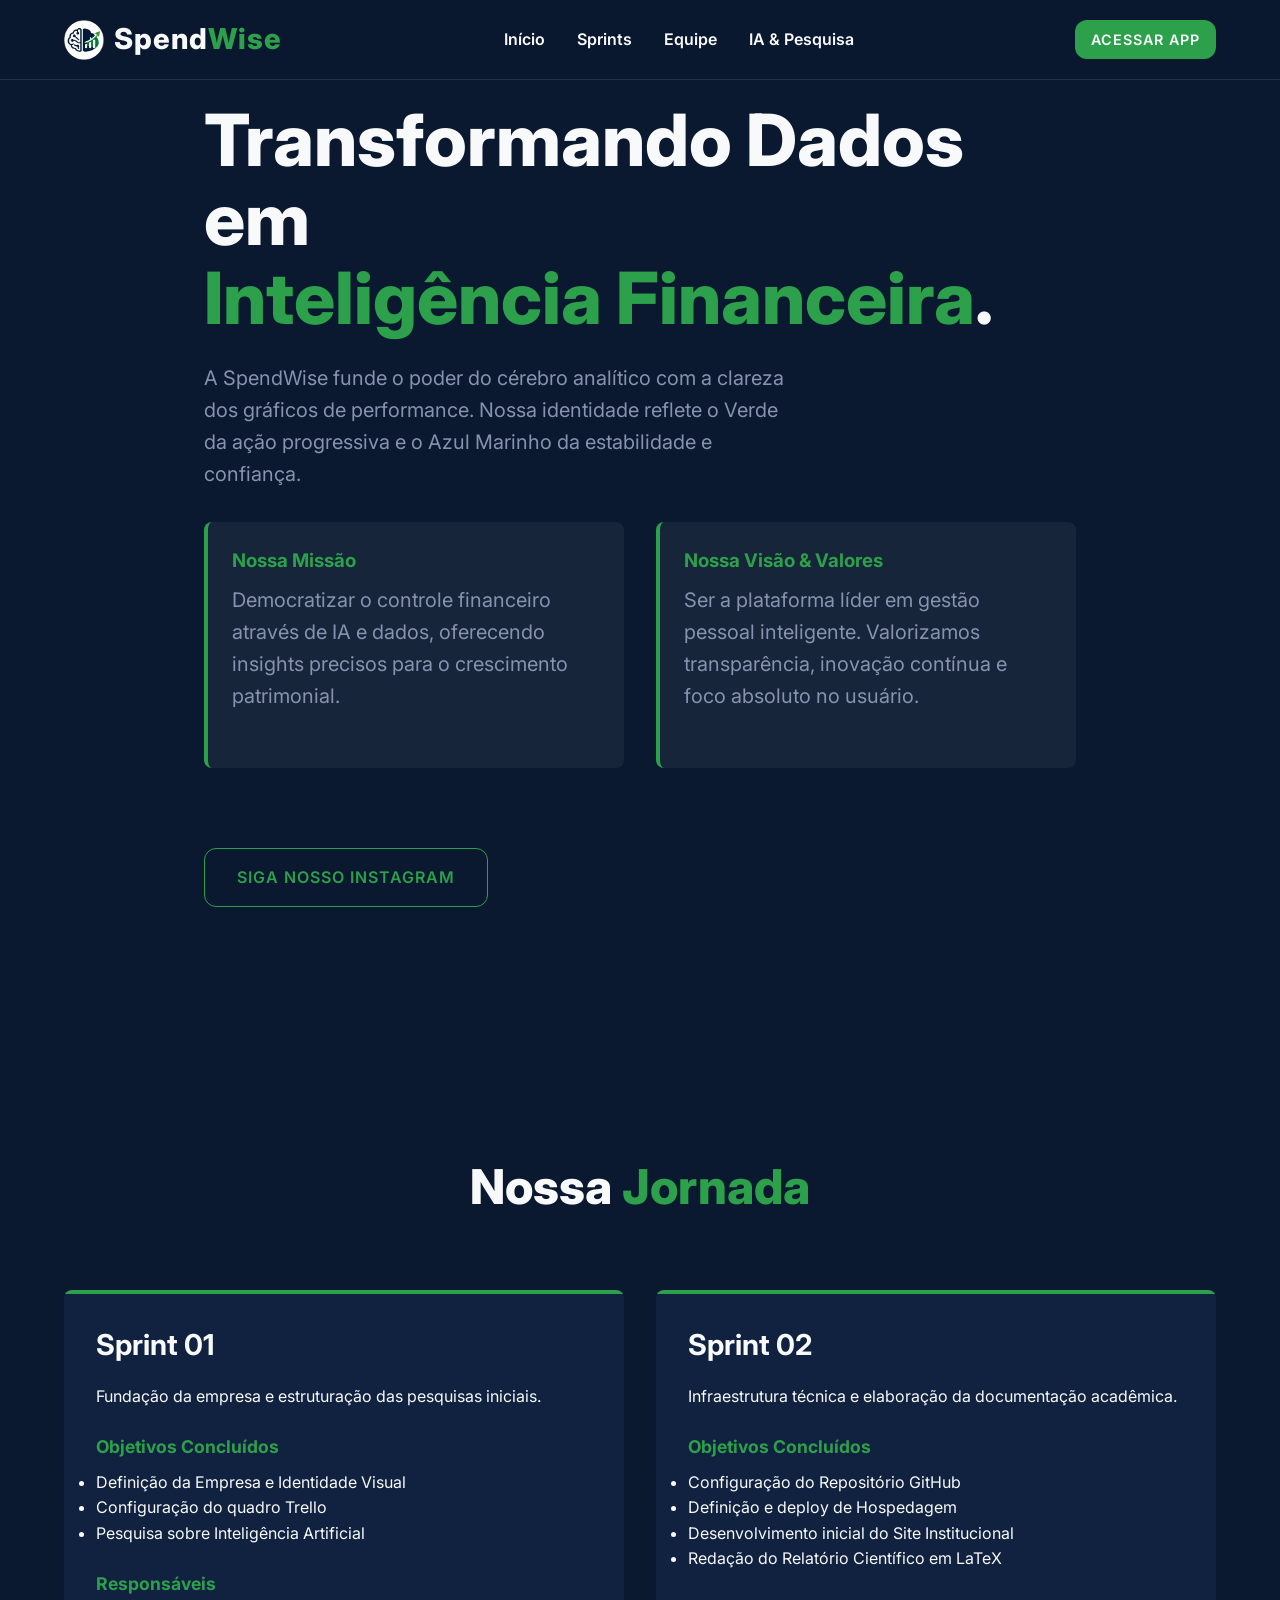
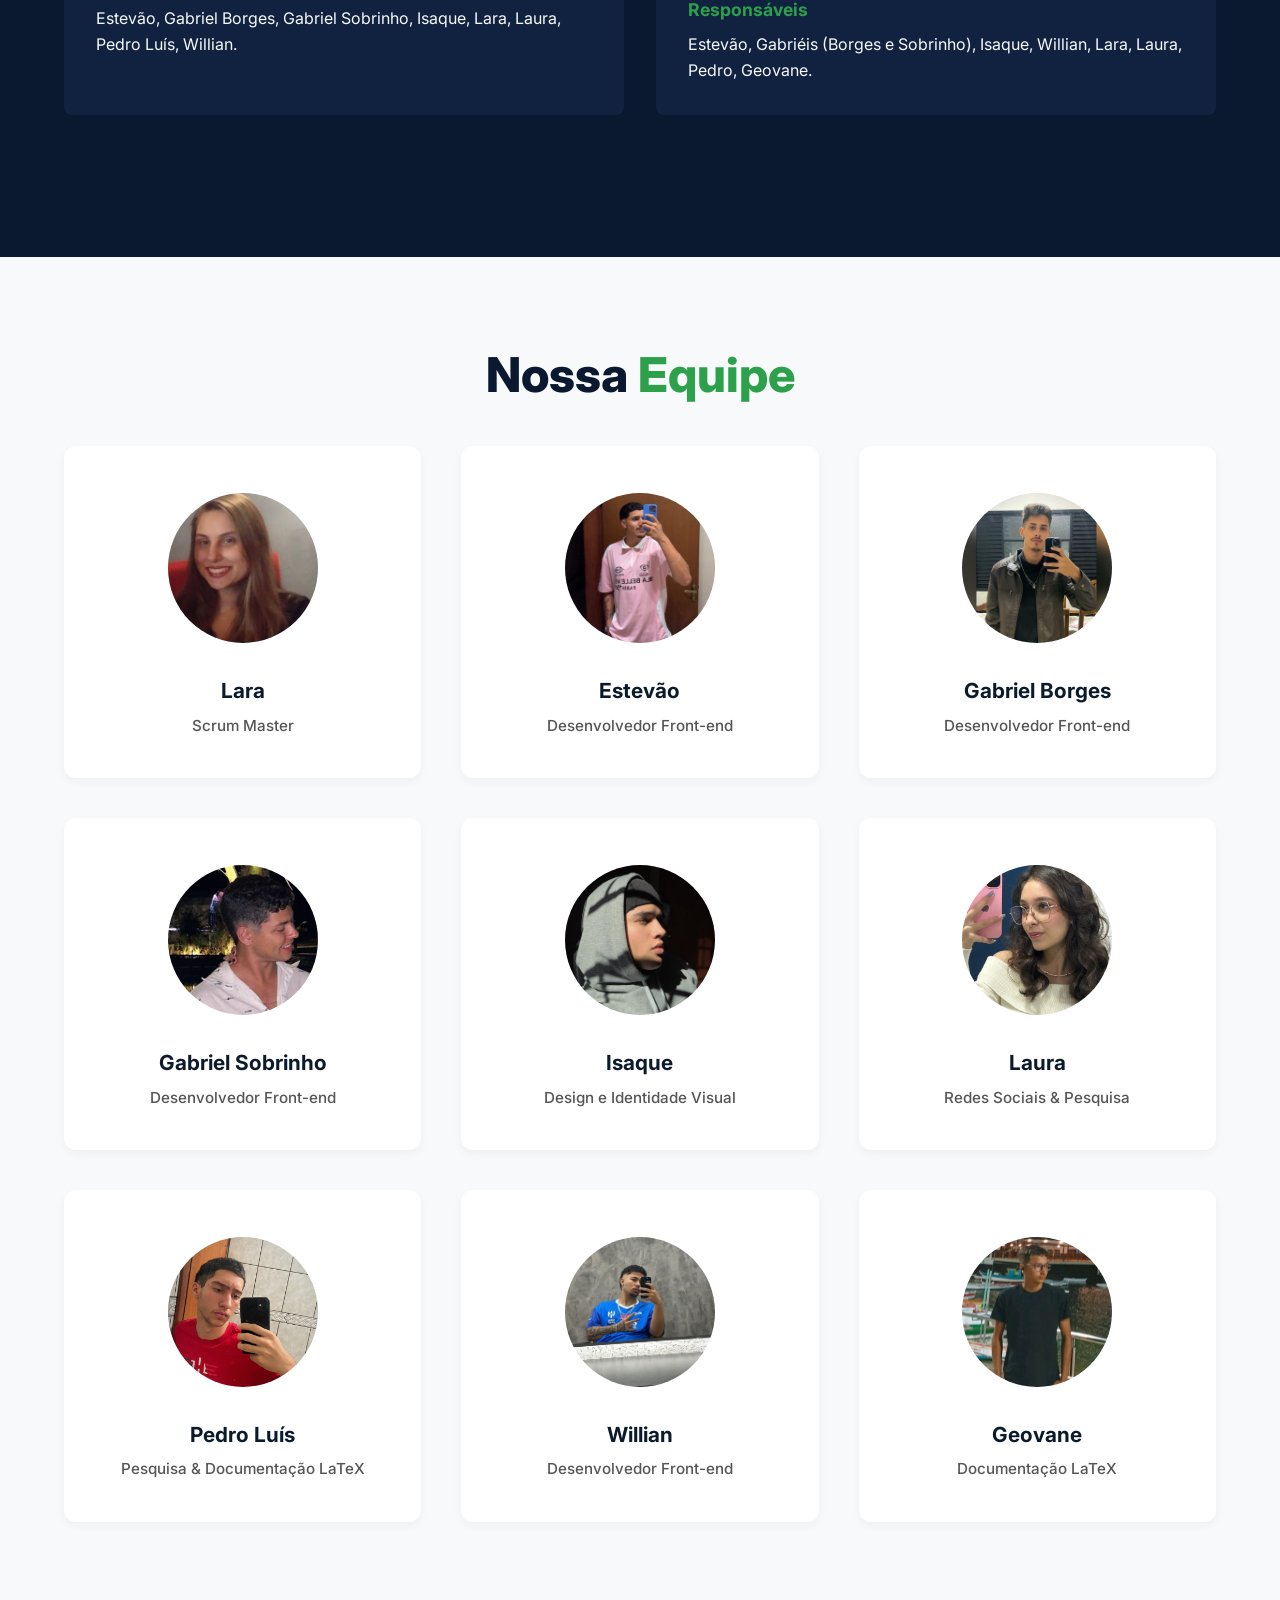
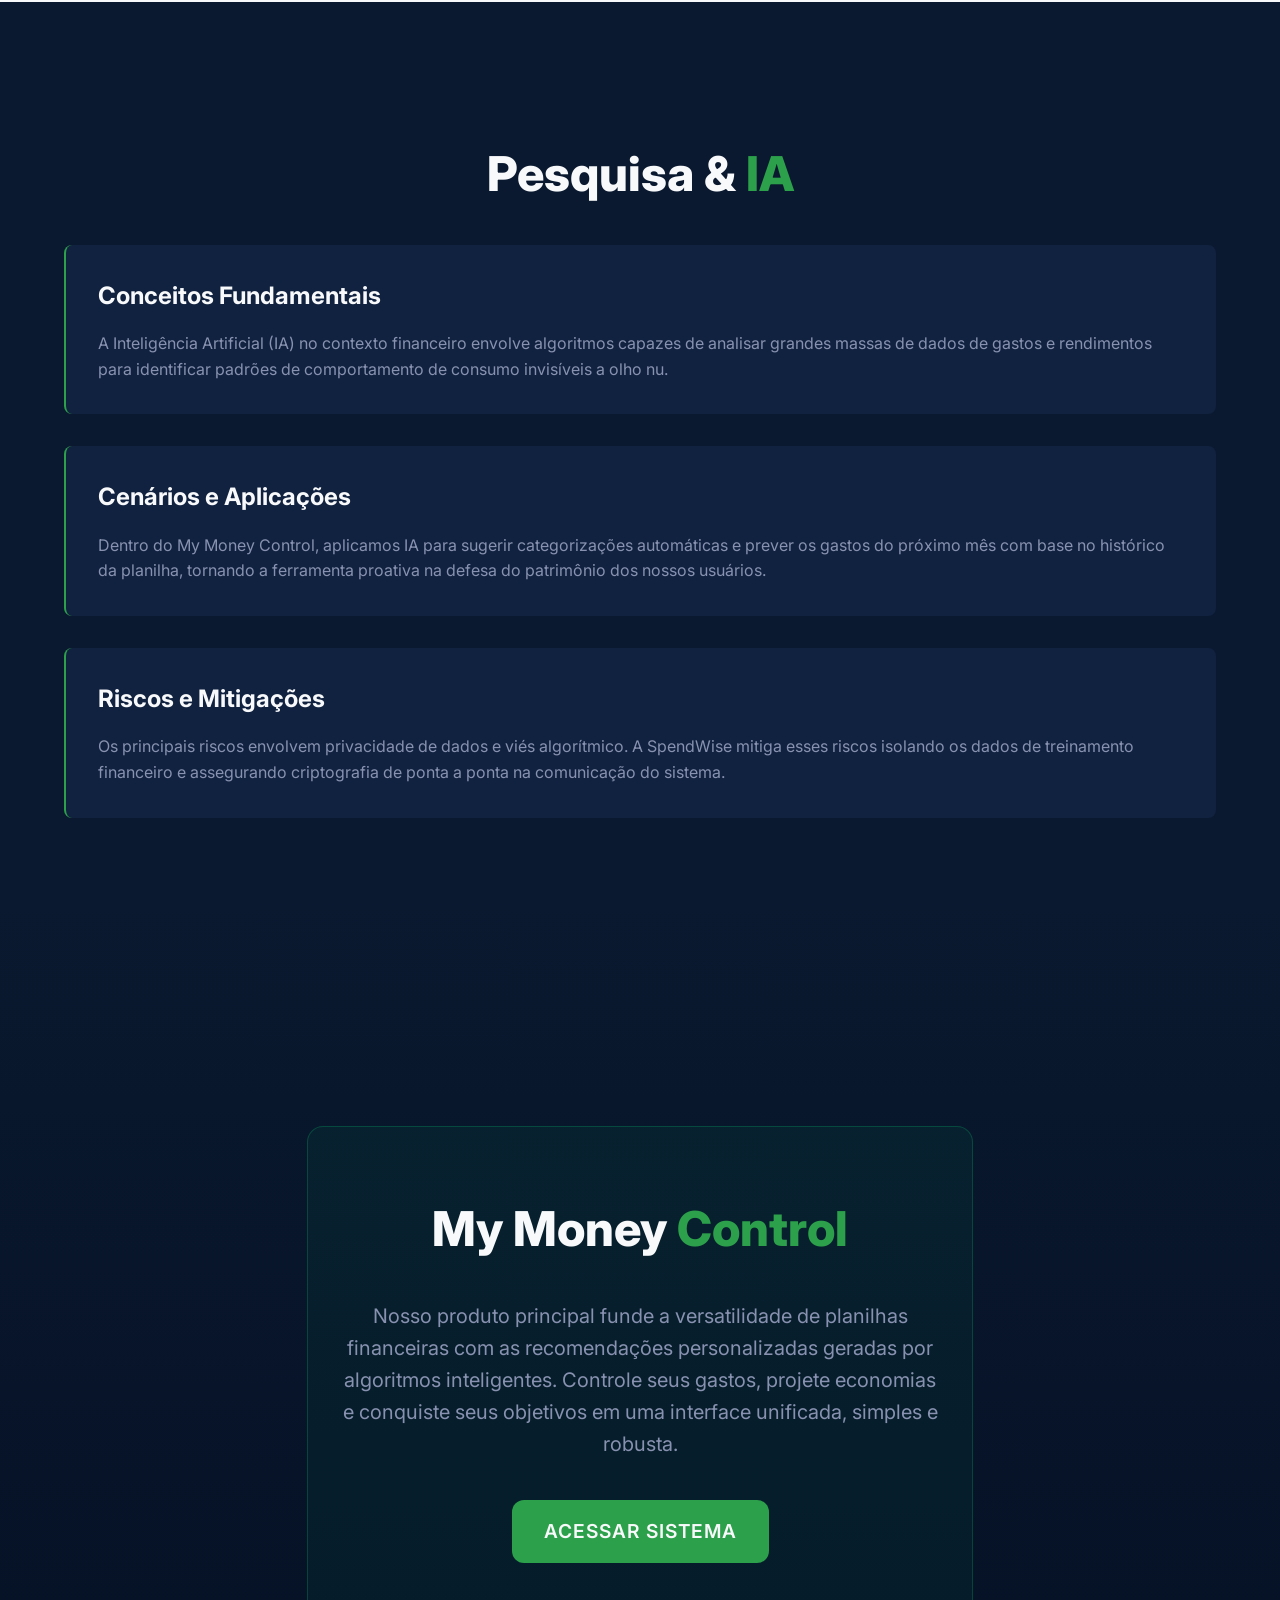
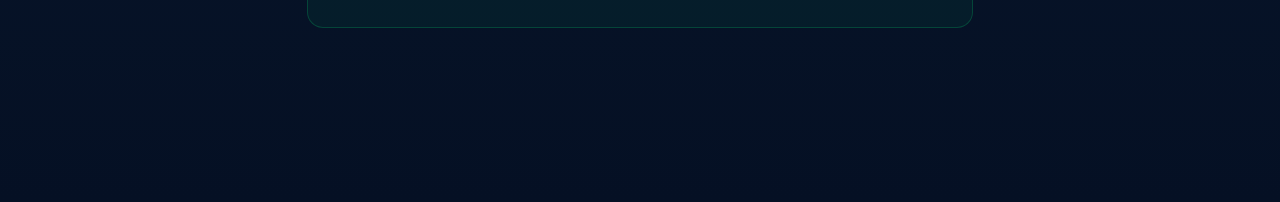
==== index.html @ 68b08ff1 "ajuste logo página inicial" ====
<!DOCTYPE html>
<html lang="pt-BR">
<head>
  <meta charset="UTF-8">
  <meta name="viewport" content="width=device-width, initial-scale=1.0">
  <title>SpendWise | Inteligência Financeira</title>
  <link rel="stylesheet" href="styles.css">
</head>
<body>

  <!-- Navegação Principal -->
  <header>
    <div class="logo" style="display: flex; align-items: center; gap: 10px;">
      <img src="imagens/logos/logo5.png" alt="SpendWise Logo 5" style="height: 40px; width: auto;">
      <span>Spend<em>Wise</em></span>
    </div>
    <nav>
      <ul>
        <li><a href="#home">Início</a></li>
        <li><a href="#sprints">Sprints</a></li>
        <li><a href="#membros">Equipe</a></li>
        <li><a href="#resumos">IA & Pesquisa</a></li>
      </ul>
    </nav>
    <a href="#sistema" class="btn-primary" style="padding: 8px 16px; font-size: 0.9rem;">Acessar App</a>
  </header>

  <!-- Aba 1: Página Inicial -->
  <section id="home" class="fade-in">
    <h1>Transformando Dados em <br><span>Inteligência Financeira</span>.</h1>
    <p>A SpendWise funde o poder do cérebro analítico com a clareza dos gráficos de performance. Nossa identidade reflete o Verde da ação progressiva e o Azul Marinho da estabilidade e confiança.</p>
    
    <div class="about-features">
      <div class="feature-box">
        <h3>Nossa Missão</h3>
        <p>Democratizar o controle financeiro através de IA e dados, oferecendo insights precisos para o crescimento patrimonial.</p>
      </div>
      <div class="feature-box">
        <h3>Nossa Visão & Valores</h3>
        <p>Ser a plataforma líder em gestão pessoal inteligente. Valorizamos transparência, inovação contínua e foco absoluto no usuário.</p>
      </div>
    </div>
    
    <div class="social-links">
      <a href="https://www.instagram.com/spendwise.ai?igsh=M2ZteGY0N3p6ZGp0" target="_blank" class="btn-primary" style="background-color: transparent; border: 1px solid var(--color-green); color: var(--color-green);">Siga nosso Instagram</a>
    </div>
  </section>

  <!-- Aba 2: Sprints -->
  <section id="sprints">
    <h2 class="section-title fade-in">Nossa <span>Jornada</span></h2>
    <div class="sprints-container">
      
      <!-- Sprint 01 -->
      <div class="sprint-card fade-in">
        <h3>Sprint 01</h3>
        <p>Fundação da empresa e estruturação das pesquisas iniciais.</p>
        
        <h4>Objetivos Concluídos</h4>
        <ul>
          <li>Definição da Empresa e Identidade Visual</li>
          <li>Configuração do quadro Trello</li>
          <li>Pesquisa sobre Inteligência Artificial</li>
        </ul>
        
        <h4>Responsáveis</h4>
        <p>Estevão, Gabriel Borges, Gabriel Sobrinho, Isaque, Lara, Laura, Pedro Luís, Willian.</p>
      </div>

      <!-- Sprint 02 -->
      <div class="sprint-card fade-in">
        <h3>Sprint 02</h3>
        <p>Infraestrutura técnica e elaboração da documentação acadêmica.</p>
        
        <h4>Objetivos Concluídos</h4>
        <ul>
          <li>Configuração do Repositório GitHub</li>
          <li>Definição e deploy de Hospedagem</li>
          <li>Desenvolvimento inicial do Site Institucional</li>
          <li>Redação do Relatório Científico em LaTeX</li>
        </ul>
        
        <h4>Responsáveis</h4>
        <p>Estevão, Gabriéis (Borges e Sobrinho), Isaque, Willian, Lara, Laura, Pedro, Geovane.</p>
      </div>

    </div>
  </section>

  <!-- Aba 3: Membros da Equipe -->
  <section id="membros" class="team-section">
    <h2 class="section-title fade-in">Nossa <span>Equipe</span></h2>
    <div class="team-grid fade-in">
      
      <!-- Membro: Lara -->
      <div class="team-card">
        <div class="image-wrapper">
          <img src="fotos/lara.png" alt="Foto: Lara" class="team-photo">
        </div>
        <h3 class="member-name">Lara</h3>
        <p class="member-role">Scrum Master</p>
      </div>

      <!-- Membro: Estevão -->
      <div class="team-card">
        <div class="image-wrapper">
          <img src="fotos/estevão.jpeg" alt="Foto: Estevão" class="team-photo">
        </div>
        <h3 class="member-name">Estevão</h3>
        <p class="member-role">Desenvolvedor Front-end</p>
      </div>

      <!-- Membro: Gabriel Borges -->
      <div class="team-card">
        <div class="image-wrapper">
          <img src="fotos/gabriel-borges.jpeg" alt="Foto: Gabriel Borges" class="team-photo">
        </div>
        <h3 class="member-name">Gabriel Borges</h3>
        <p class="member-role">Desenvolvedor Front-end</p>
      </div>

      <!-- Membro: Gabriel Sobrinho -->
      <div class="team-card">
        <div class="image-wrapper">
          <img src="fotos/gabriel-sobrinho.png" alt="Foto: Gabriel Sobrinho" class="team-photo">
        </div>
        <h3 class="member-name">Gabriel Sobrinho</h3>
        <p class="member-role">Desenvolvedor Front-end</p>
      </div>

      <!-- Membro: Isaque -->
      <div class="team-card">
        <div class="image-wrapper">
          <img src="fotos/isaque.jpeg" alt="Foto: Isaque" class="team-photo">
        </div>
        <h3 class="member-name">Isaque</h3>
        <p class="member-role">Design e Identidade Visual</p>
      </div>

      <!-- Membro: Laura -->
      <div class="team-card">
        <div class="image-wrapper">
          <img src="fotos/laura.jpeg" alt="Foto: Laura" class="team-photo">
        </div>
        <h3 class="member-name">Laura</h3>
        <p class="member-role">Redes Sociais & Pesquisa</p>
      </div>

      <!-- Membro: Pedro Luís -->
      <div class="team-card">
        <div class="image-wrapper">
          <img src="fotos/pedro.jpeg" alt="Foto: Pedro Luís" class="team-photo">
        </div>
        <h3 class="member-name">Pedro Luís</h3>
        <p class="member-role">Pesquisa & Documentação LaTeX</p>
      </div>

      <!-- Membro: Willian -->
      <div class="team-card">
        <div class="image-wrapper">
          <img src="fotos/willian.jpeg" alt="Foto: Willian" class="team-photo">
        </div>
        <h3 class="member-name">Willian</h3>
        <p class="member-role">Desenvolvedor Front-end</p>
      </div>

      <!-- Membro: Geovanne -->
      <div class="team-card">
        <div class="image-wrapper">
          <img src="fotos/geovanne.jpeg" alt="Foto: Geovanne" class="team-photo">
        </div>
        <h3 class="member-name">Geovane</h3>
        <p class="member-role">Documentação LaTeX</p>
      </div>

    </div>
  </section>

  <!-- Aba 4: Resumos (IA) -->
  <section id="resumos">
    <h2 class="section-title fade-in">Pesquisa & <span>IA</span></h2>
    <div class="resumos-container fade-in">
      
      <div class="resumo-item">
        <h3>Conceitos Fundamentais</h3>
        <p>A Inteligência Artificial (IA) no contexto financeiro envolve algoritmos capazes de analisar grandes massas de dados de gastos e rendimentos para identificar padrões de comportamento de consumo invisíveis a olho nu.</p>
      </div>

      <div class="resumo-item">
        <h3>Cenários e Aplicações</h3>
        <p>Dentro do My Money Control, aplicamos IA para sugerir categorizações automáticas e prever os gastos do próximo mês com base no histórico da planilha, tornando a ferramenta proativa na defesa do patrimônio dos nossos usuários.</p>
      </div>

      <div class="resumo-item">
        <h3>Riscos e Mitigações</h3>
        <p>Os principais riscos envolvem privacidade de dados e viés algorítmico. A SpendWise mitiga esses riscos isolando os dados de treinamento financeiro e assegurando criptografia de ponta a ponta na comunicação do sistema.</p>
      </div>

    </div>
  </section>

  <!-- Aba 5: My Money Control (Ponte) -->
  <section id="sistema">
    <div class="cta-container fade-in">
      <h2 class="section-title">My Money <span>Control</span></h2>
      <p>Nosso produto principal funde a versatilidade de planilhas financeiras com as recomendações personalizadas geradas por algoritmos inteligentes. Controle seus gastos, projete economias e conquiste seus objetivos em uma interface unificada, simples e robusta.</p>
      
      <!-- LINK DE INTERCONECTIVIDADE PARA A PASTA PROJETO -->
      <a href="projeto/index.html" class="btn-primary">Acessar Sistema</a>
    </div>
  </section>

  <script src="script.js"></script>
</body>
</html>
---- styles.css ----
@import url('https://fonts.googleapis.com/css2?family=Inter:wght@300;400;600;800&display=swap');

:root {
  --color-navy: #0A192F;
  --color-green: #2CA04A;
  --color-green-hover: #22803a;
  --color-white: #F8F9FA;
  --color-black: #121212;
  --color-gray: #8892B0;
  
  --font-main: 'Inter', sans-serif;
}

* {
  margin: 0;
  padding: 0;
  box-sizing: border-box;
}

html {
  scroll-behavior: smooth;
}

body {
  font-family: var(--font-main);
  background-color: var(--color-navy);
  color: var(--color-white);
  line-height: 1.6;
  overflow-x: hidden;
}

/* Header & Nav */
header {
  position: fixed;
  top: 0;
  width: 100%;
  height: 80px;
  background-color: rgba(10, 25, 47, 0.95);
  backdrop-filter: blur(10px);
  display: flex;
  justify-content: space-between;
  align-items: center;
  padding: 0 5%;
  z-index: 1000;
  border-bottom: 1px solid rgba(255, 255, 255, 0.1);
}

.logo span {
  font-size: 1.8rem;
  font-weight: 800;
  color: var(--color-white);
  letter-spacing: 1px;
}

.logo span em {
  font-style: normal;
  color: var(--color-green);
}

nav ul {
  display: flex;
  list-style: none;
  gap: 2rem;
}

nav a {
  text-decoration: none;
  color: var(--color-white);
  font-weight: 600;
  font-size: 1rem;
  transition: color 0.3s ease;
}

nav a:hover {
  color: var(--color-green);
}

.btn-primary {
  display: inline-block;
  background-color: var(--color-green);
  color: var(--color-white);
  padding: 16px 32px;
  border-radius: 12px;
  font-weight: 600;
  text-decoration: none;
  text-transform: uppercase;
  letter-spacing: 1px;
  transition: all 0.3s ease;
  border: none;
  cursor: pointer;
}

.btn-primary:hover {
  background-color: var(--color-green-hover);
  transform: translateY(-3px);
  filter: brightness(1.1);
  box-shadow: 0 10px 20px rgba(44, 160, 74, 0.4);
}

/* Base Sections */
section {
  min-height: 100vh;
  padding: 100px 5% 50px;
  display: flex;
  flex-direction: column;
  justify-content: center;
}

.section-title {
  font-size: 3rem;
  font-weight: 800;
  margin-bottom: 2rem;
  text-align: center;
  color: var(--color-white);
}

.section-title span {
  color: var(--color-green);
}

/* Home Section */
#home {
  align-items: flex-start;
  max-width: 1000px;
  margin: 0 auto;
}

#home h1 {
  font-size: 4.5rem;
  line-height: 1.1;
  font-weight: 800;
  margin-bottom: 1.5rem;
}

#home h1 span {
  color: var(--color-green);
}

#home p {
  font-size: 1.25rem;
  color: var(--color-gray);
  max-width: 600px;
  margin-bottom: 2rem;
}

.about-features {
  display: grid;
  grid-template-columns: 1fr 1fr;
  gap: 2rem;
  margin-bottom: 3rem;
}

.feature-box {
  background: rgba(255, 255, 255, 0.05);
  padding: 1.5rem;
  border-radius: 8px;
  border-left: 4px solid var(--color-green);
}

.feature-box h3 {
  color: var(--color-green);
  margin-bottom: 0.5rem;
}

.social-links {
  margin-top: 2rem;
}

/* Sprints Section */
.sprints-container {
  display: grid;
  grid-template-columns: repeat(auto-fit, minmax(350px, 1fr));
  gap: 2rem;
  margin-top: 2rem;
}

.sprint-card {
  background: #112240;
  padding: 2rem;
  border-radius: 8px;
  transition: transform 0.3s ease;
  position: relative;
  overflow: hidden;
}

.sprint-card:hover {
  transform: translateY(-10px);
}

.sprint-card::before {
  content: '';
  position: absolute;
  top: 0;
  left: 0;
  width: 100%;
  height: 4px;
  background-color: var(--color-green);
}

.sprint-card h3 {
  font-size: 1.8rem;
  margin-bottom: 1rem;
  color: var(--color-white);
}

.sprint-card h4 {
  color: var(--color-green);
  margin: 1.5rem 0 0.5rem;
  font-size: 1.1rem;
}

/* ==========================================================================
   Membros Section (Team Section) - Redesigned
   ========================================================================== */
#membros {
  background-color: var(--color-white); /* Fundo claro */
  padding: 5rem 5%;
  color: var(--color-black); /* Para resetar caso puxe do body */
}

#membros .section-title {
  color: #0A192F; /* Azul Marinho Profundo */
}

#membros .section-title span {
  color: var(--color-green);
}

.team-grid {
  display: grid;
  grid-template-columns: 1fr;
  gap: 2.5rem;
  width: 100%;
}

@media (min-width: 600px) {
  .team-grid {
    grid-template-columns: repeat(auto-fit, minmax(260px, 1fr));
  }
}

@media (min-width: 1024px) {
  .team-grid {
    grid-template-columns: repeat(auto-fit, minmax(280px, 1fr));
  }
}

.team-card {
  background-color: #FFFFFF;
  border-radius: 12px;
  padding: 2.5rem 1.5rem;
  text-align: center;
  display: flex;
  flex-direction: column;
  align-items: center;
  box-shadow: 0 4px 10px rgba(0, 0, 0, 0.04);
  transition: transform 0.3s cubic-bezier(0.25, 0.8, 0.25, 1), 
              box-shadow 0.3s cubic-bezier(0.25, 0.8, 0.25, 1);
}

.image-wrapper {
  width: 164px;
  height: 164px;
  border-radius: 50%;
  padding: 4px;
  margin-bottom: 1.5rem;
  border: 3px solid transparent;
  transition: border-color 0.3s ease;
  display: flex;
  align-items: center;
  justify-content: center;
}

.team-photo {
  width: 150px;
  height: 150px;
  border-radius: 50%;
  object-fit: cover;
  background-color: #E2E8F0;
  display: block;
}

.team-photo.placeholder {
  filter: grayscale(100%) opacity(0.5);
}

.member-name {
  color: #0B1B2B;
  font-size: 1.3rem;
  font-weight: 700;
  margin: 0 0 0.4rem 0;
}

.member-role {
  color: #555555;
  font-size: 0.95rem;
  font-weight: 500;
  margin: 0;
  transition: color 0.3s ease;
}

.team-card:hover {
  transform: translateY(-8px);
  box-shadow: 0 15px 30px rgba(11, 27, 43, 0.1); 
}

.team-card:hover .image-wrapper {
  border-color: var(--color-green);
}

.team-card:hover .member-role {
  color: var(--color-green);
  font-weight: 600;
}

/* Resumos Section */
.resumos-container {
  display: grid;
  grid-template-columns: 1fr;
  gap: 2rem;
}

.resumo-item {
  background: #112240;
  padding: 2rem;
  border-radius: 8px;
  border-left: 2px solid var(--color-green);
}

.resumo-item h3 {
  font-size: 1.5rem;
  margin-bottom: 1rem;
}

.resumo-item p {
  color: var(--color-gray);
}

/* Sistema (Ponte) Section */
#sistema {
  text-align: center;
  align-items: center;
  background: linear-gradient(180deg, var(--color-navy) 0%, #051024 100%);
}

#sistema .cta-container {
  background: rgba(0, 230, 118, 0.05);
  border: 1px solid rgba(0, 230, 118, 0.2);
  padding: 4rem 2rem;
  border-radius: 16px;
  max-width: 800px;
}

#sistema p {
  font-size: 1.25rem;
  color: var(--color-gray);
  margin-bottom: 2.5rem;
  max-width: 600px;
  margin-left: auto;
  margin-right: auto;
}

#sistema .btn-primary {
  font-size: 1.2rem;
  padding: 16px 32px;
}

/* Animacoes de entrada */
.fade-in {
  opacity: 0;
  transform: translateY(30px);
  transition: opacity 0.8s ease, transform 0.8s ease;
}

.fade-in.visible {
  opacity: 1;
  transform: translateY(0);
}

/* Responsivo */
@media (max-width: 768px) {
  #home h1 {
    font-size: 3rem;
  }
  nav ul {
    display: none; /* Mobile menu hidden for simplicity, you could add a burger menu logic later */
  }
}
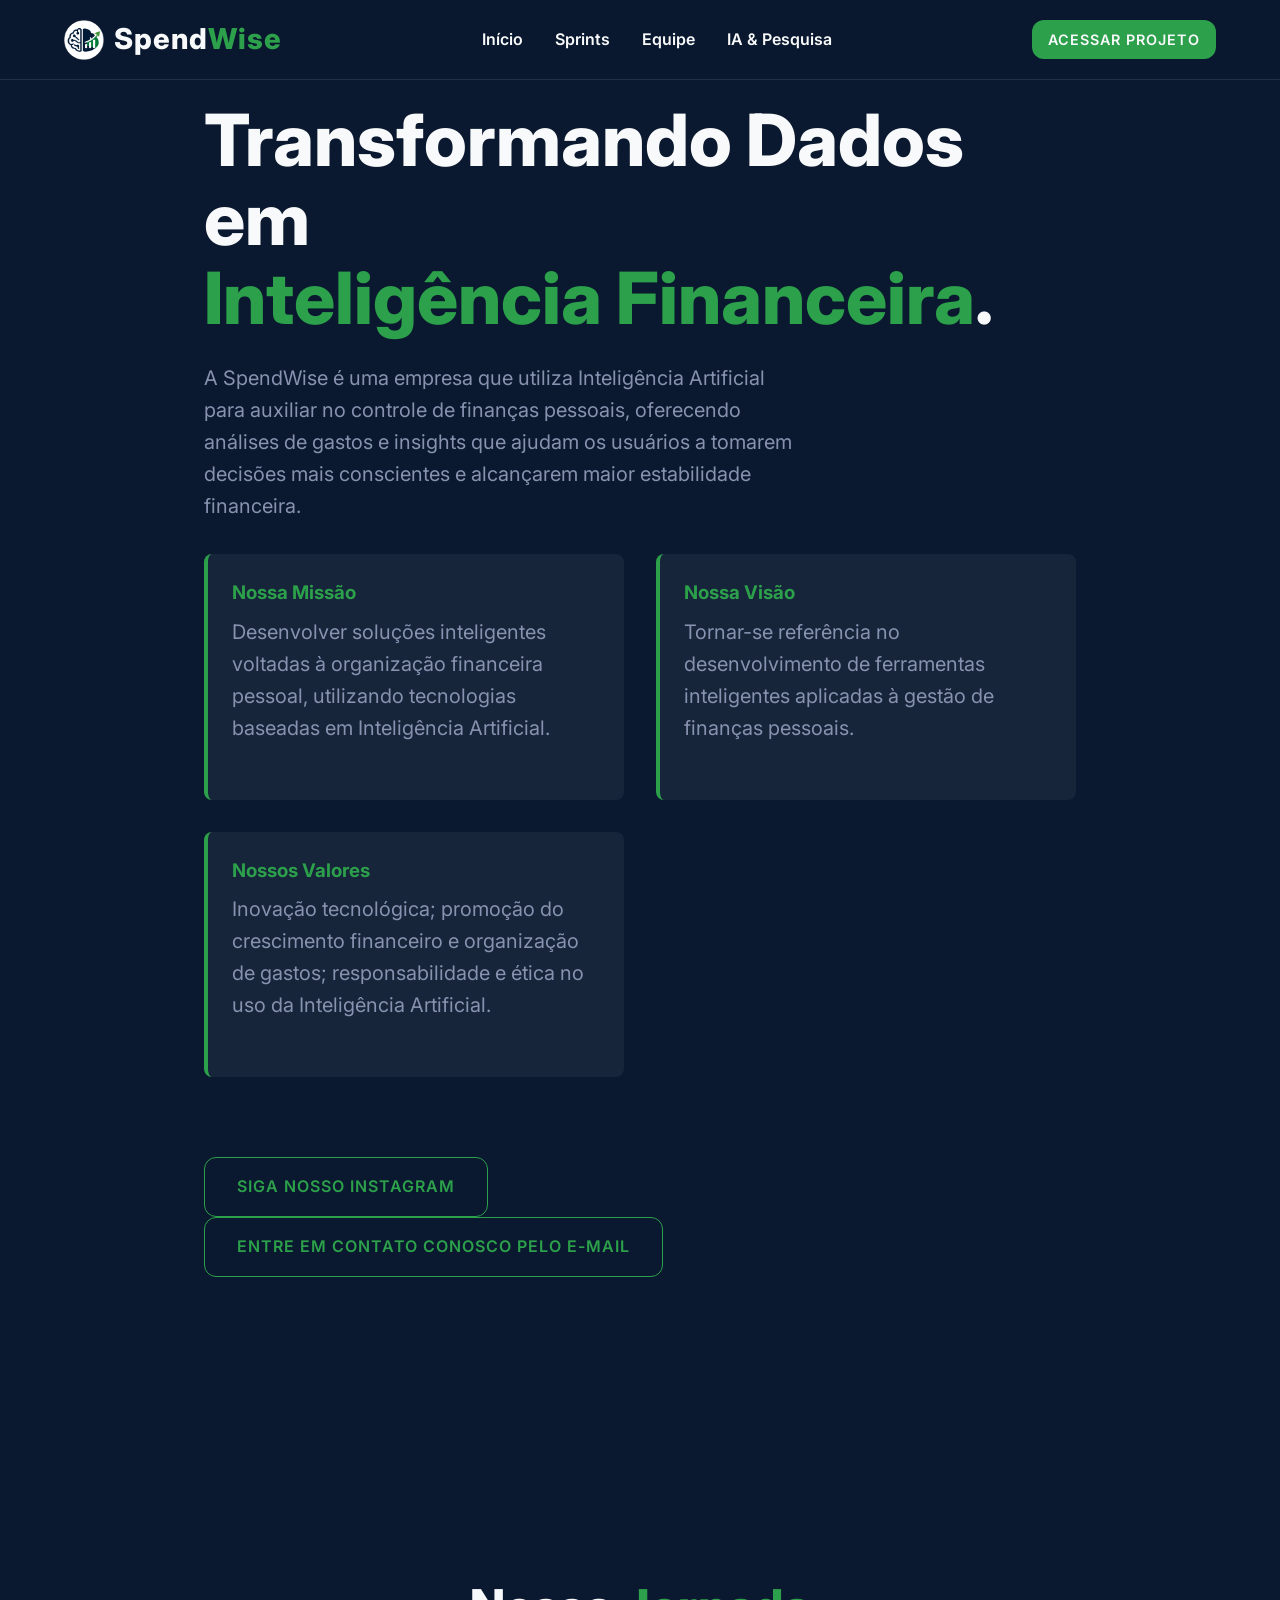
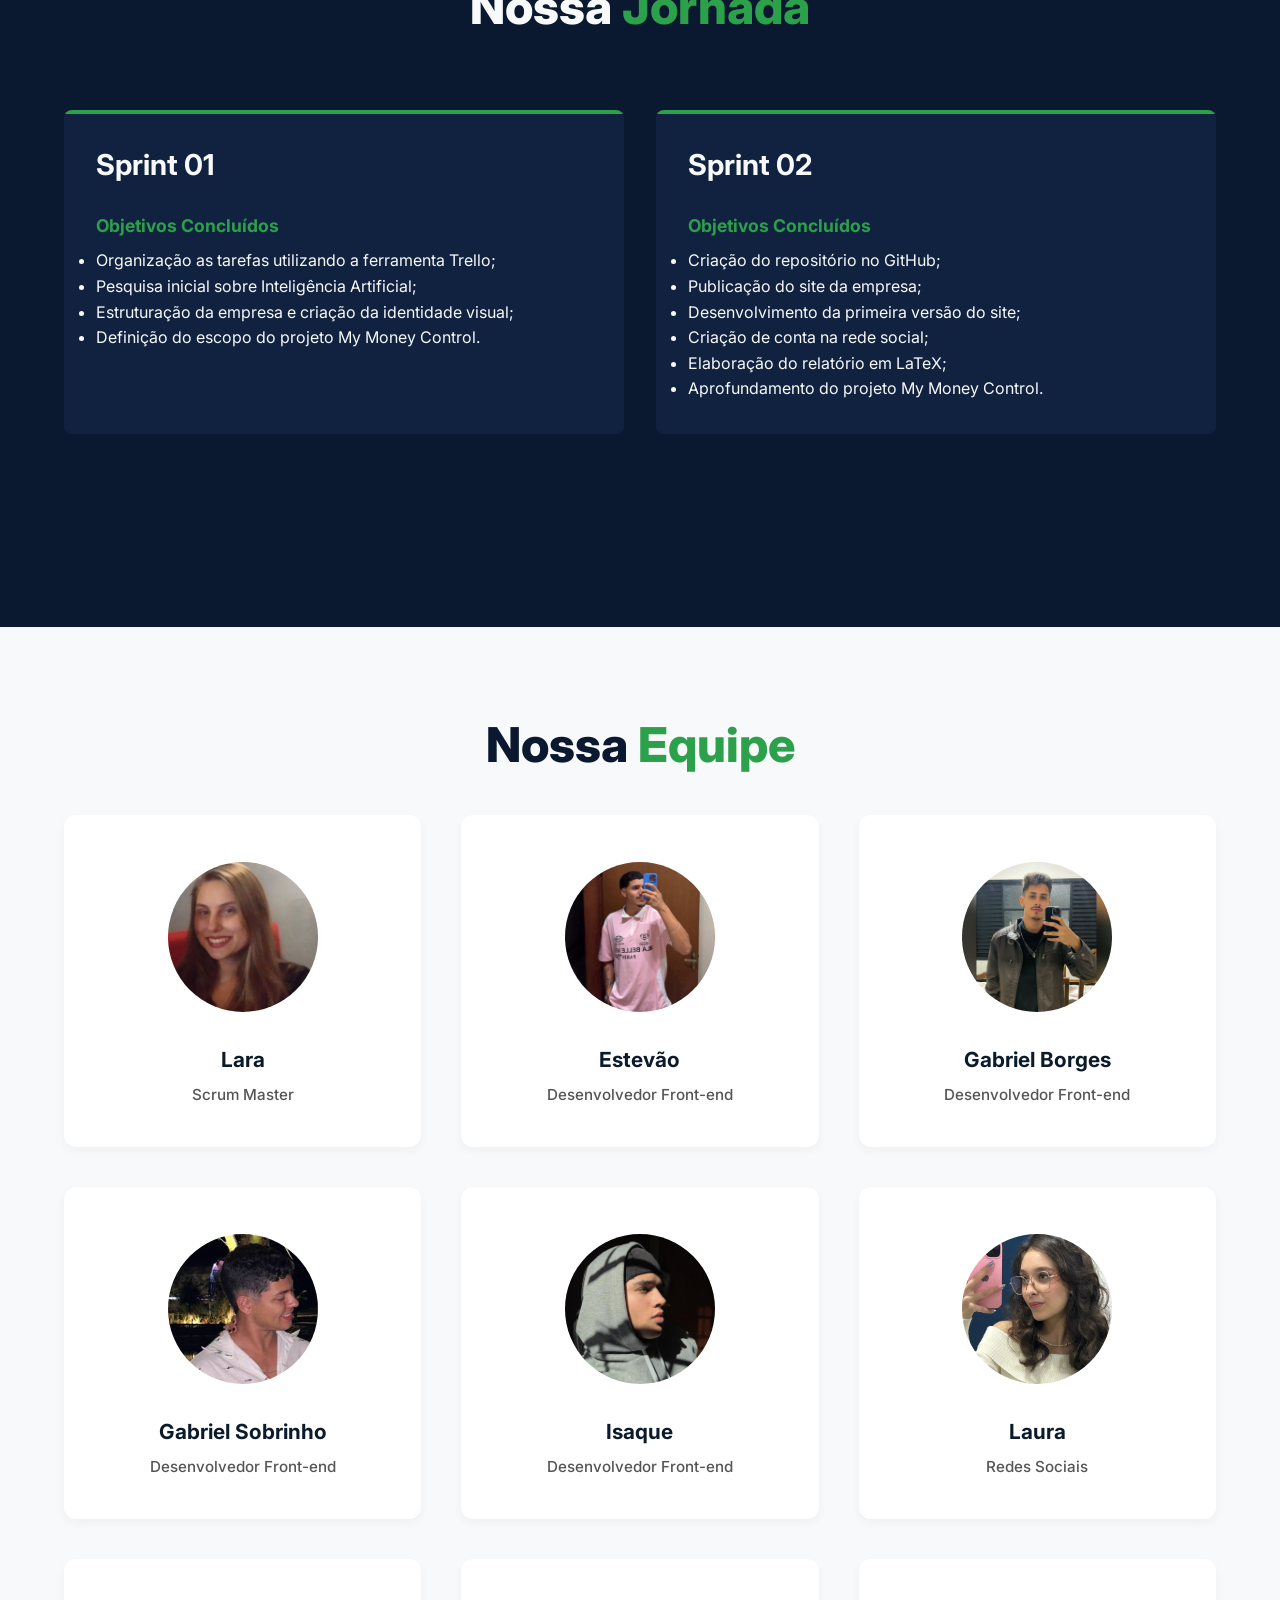
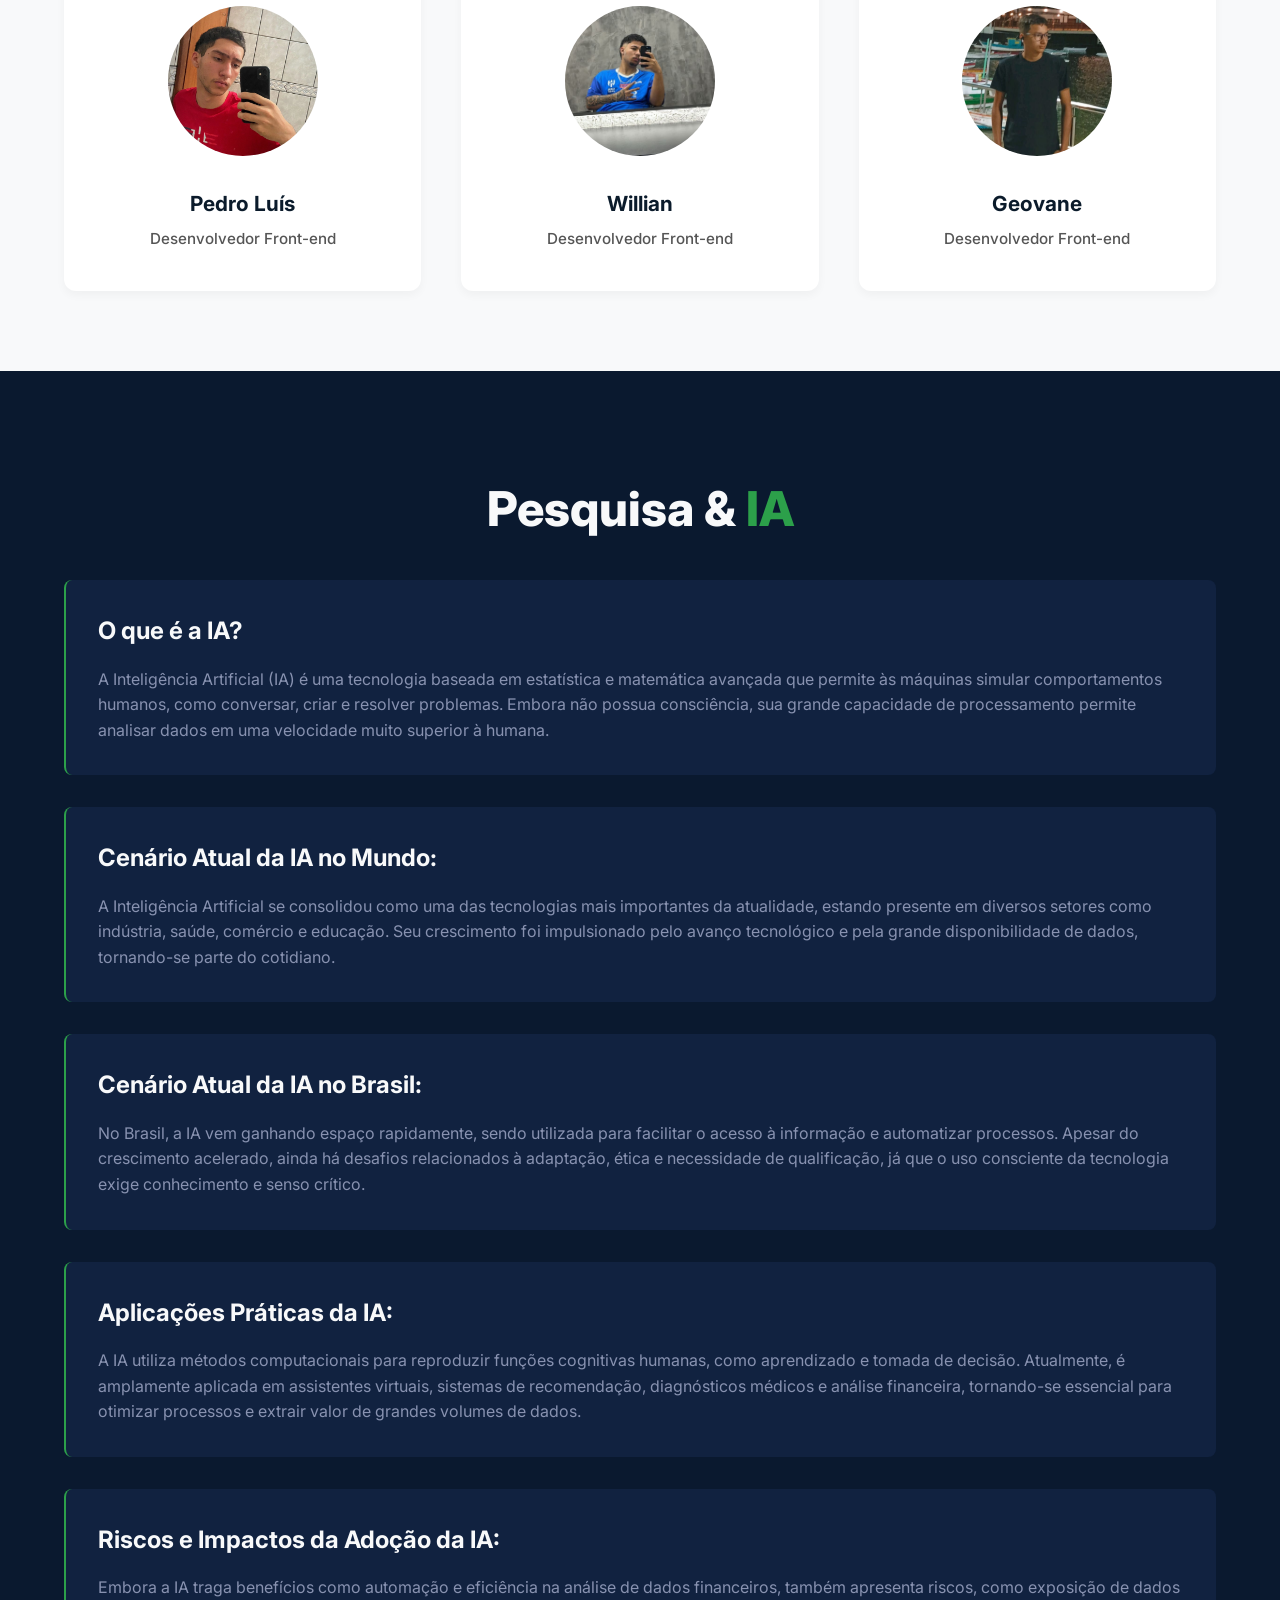
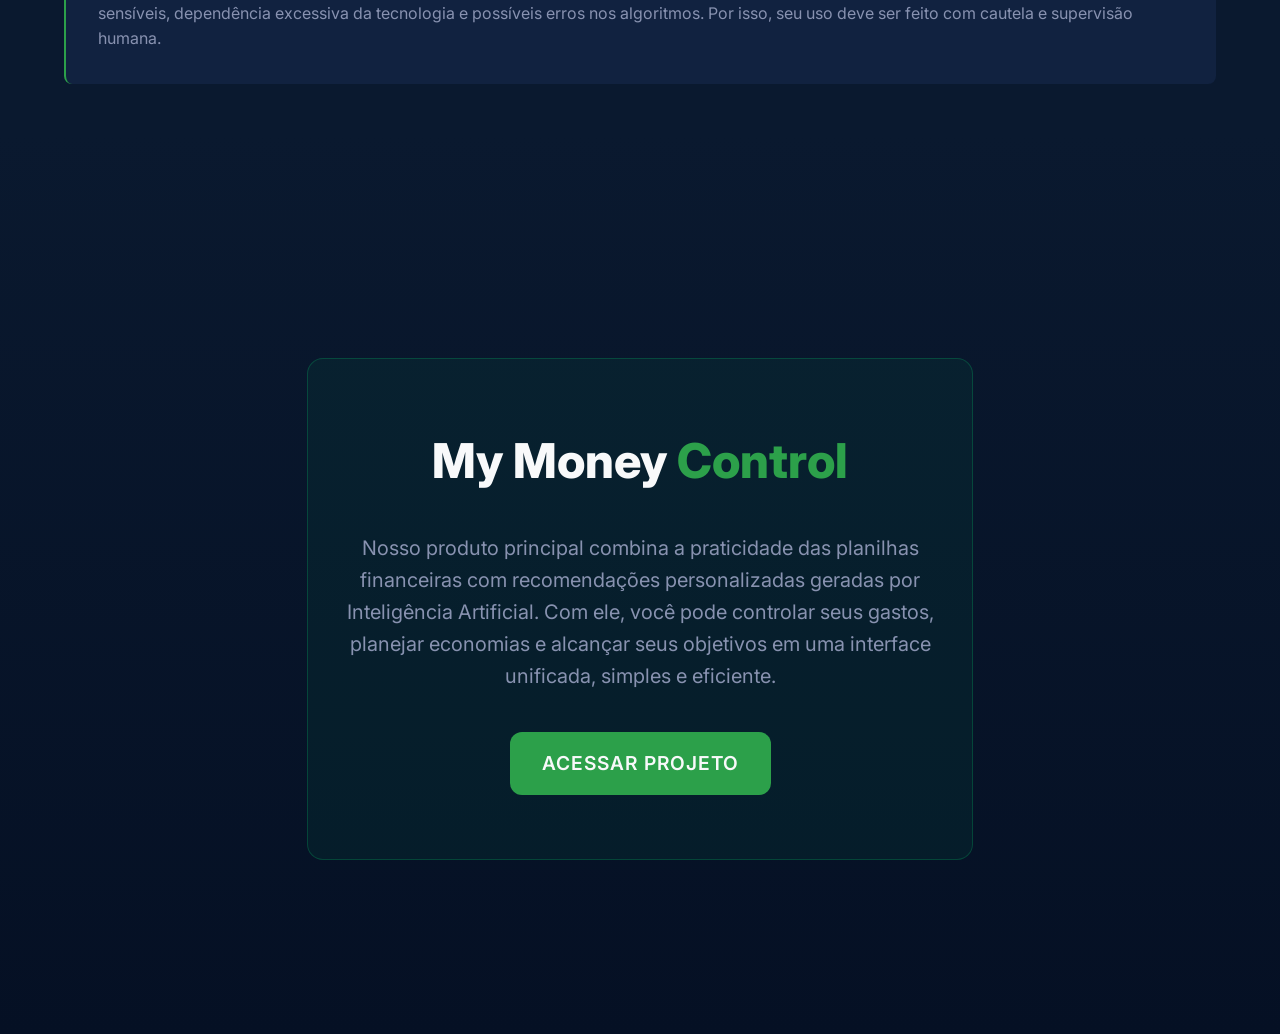
==== commit 8b74d775: "correções" ====
--- a/index.html
+++ b/index.html
@@ -22,27 +22,36 @@
         <li><a href="#resumos">IA & Pesquisa</a></li>
       </ul>
     </nav>
-    <a href="#sistema" class="btn-primary" style="padding: 8px 16px; font-size: 0.9rem;">Acessar App</a>
+    <a href="#sistema" class="btn-primary" style="padding: 8px 16px; font-size: 0.9rem;">Acessar Projeto</a>
   </header>
 
   <!-- Aba 1: Página Inicial -->
   <section id="home" class="fade-in">
     <h1>Transformando Dados em <br><span>Inteligência Financeira</span>.</h1>
-    <p>A SpendWise funde o poder do cérebro analítico com a clareza dos gráficos de performance. Nossa identidade reflete o Verde da ação progressiva e o Azul Marinho da estabilidade e confiança.</p>
+    <p>A SpendWise é uma empresa que utiliza Inteligência Artificial para auxiliar no controle de finanças pessoais, oferecendo análises de gastos e insights que ajudam os usuários a tomarem decisões mais conscientes e alcançarem maior estabilidade financeira.</p>
     
     <div class="about-features">
       <div class="feature-box">
         <h3>Nossa Missão</h3>
-        <p>Democratizar o controle financeiro através de IA e dados, oferecendo insights precisos para o crescimento patrimonial.</p>
+        <p>Desenvolver soluções inteligentes voltadas à organização financeira pessoal, utilizando tecnologias baseadas em Inteligência Artificial.</p>
       </div>
       <div class="feature-box">
-        <h3>Nossa Visão & Valores</h3>
-        <p>Ser a plataforma líder em gestão pessoal inteligente. Valorizamos transparência, inovação contínua e foco absoluto no usuário.</p>
+        <h3>Nossa Visão</h3>
+        <p>Tornar-se referência no desenvolvimento de ferramentas inteligentes aplicadas à gestão de finanças pessoais.</p>
+      </div>
+      <div class="feature-box">
+        <h3>Nossos Valores</h3>
+        <p>Inovação tecnológica; 
+            promoção do crescimento financeiro e organização de gastos; 
+            responsabilidade e ética no uso da Inteligência Artificial.</p>
       </div>
     </div>
     
     <div class="social-links">
       <a href="https://www.instagram.com/spendwise.ai?igsh=M2ZteGY0N3p6ZGp0" target="_blank" class="btn-primary" style="background-color: transparent; border: 1px solid var(--color-green); color: var(--color-green);">Siga nosso Instagram</a>
+    </div>
+    <div class="e-mail">
+      <a href="mailto:spendwise2026@gmail.com" target="_blank" class="btn-primary" style="background-color: transparent; border: 1px solid var(--color-green); color: var(--color-green);">Entre em contato conosco pelo e-mail</a>
     </div>
   </section>
 
@@ -54,34 +63,29 @@
       <!-- Sprint 01 -->
       <div class="sprint-card fade-in">
         <h3>Sprint 01</h3>
-        <p>Fundação da empresa e estruturação das pesquisas iniciais.</p>
-        
+       
         <h4>Objetivos Concluídos</h4>
         <ul>
-          <li>Definição da Empresa e Identidade Visual</li>
-          <li>Configuração do quadro Trello</li>
-          <li>Pesquisa sobre Inteligência Artificial</li>
+          <li>Organização as tarefas utilizando a ferramenta Trello;</li>
+          <li>Pesquisa inicial sobre Inteligência Artificial;</li>
+          <li>Estruturação da empresa e criação da identidade visual;</li>
+          <li>Definição do escopo do projeto My Money Control.</li>
         </ul>
-        
-        <h4>Responsáveis</h4>
-        <p>Estevão, Gabriel Borges, Gabriel Sobrinho, Isaque, Lara, Laura, Pedro Luís, Willian.</p>
       </div>
 
       <!-- Sprint 02 -->
       <div class="sprint-card fade-in">
         <h3>Sprint 02</h3>
-        <p>Infraestrutura técnica e elaboração da documentação acadêmica.</p>
-        
+      
         <h4>Objetivos Concluídos</h4>
         <ul>
-          <li>Configuração do Repositório GitHub</li>
-          <li>Definição e deploy de Hospedagem</li>
-          <li>Desenvolvimento inicial do Site Institucional</li>
-          <li>Redação do Relatório Científico em LaTeX</li>
+          <li>Criação do repositório no GitHub;</li>
+          <li>Publicação do site da empresa;</li>
+          <li>Desenvolvimento da primeira versão do site;</li>
+          <li>Criação de conta na rede social;</li>
+          <li>Elaboração do relatório em LaTeX;</li>
+          <li>Aprofundamento do projeto My Money Control.</li>
         </ul>
-        
-        <h4>Responsáveis</h4>
-        <p>Estevão, Gabriéis (Borges e Sobrinho), Isaque, Willian, Lara, Laura, Pedro, Geovane.</p>
       </div>
 
     </div>
@@ -95,7 +99,7 @@
       <!-- Membro: Lara -->
       <div class="team-card">
         <div class="image-wrapper">
-          <img src="fotos/lara.png" alt="Foto: Lara" class="team-photo">
+          <img src="imagens/membros/lara.png" alt="Foto: Lara" class="team-photo">
         </div>
         <h3 class="member-name">Lara</h3>
         <p class="member-role">Scrum Master</p>
@@ -104,7 +108,7 @@
       <!-- Membro: Estevão -->
       <div class="team-card">
         <div class="image-wrapper">
-          <img src="fotos/estevão.jpeg" alt="Foto: Estevão" class="team-photo">
+          <img src="imagens/membros/estevão.jpeg" alt="Foto: Estevão" class="team-photo">
         </div>
         <h3 class="member-name">Estevão</h3>
         <p class="member-role">Desenvolvedor Front-end</p>
@@ -113,7 +117,7 @@
       <!-- Membro: Gabriel Borges -->
       <div class="team-card">
         <div class="image-wrapper">
-          <img src="fotos/gabriel-borges.jpeg" alt="Foto: Gabriel Borges" class="team-photo">
+          <img src="imagens/membros/gabriel-borges.jpeg" alt="Foto: Gabriel Borges" class="team-photo">
         </div>
         <h3 class="member-name">Gabriel Borges</h3>
         <p class="member-role">Desenvolvedor Front-end</p>
@@ -122,7 +126,7 @@
       <!-- Membro: Gabriel Sobrinho -->
       <div class="team-card">
         <div class="image-wrapper">
-          <img src="fotos/gabriel-sobrinho.png" alt="Foto: Gabriel Sobrinho" class="team-photo">
+          <img src="imagens/membros/gabriel-sobrinho.png" alt="Foto: Gabriel Sobrinho" class="team-photo">
         </div>
         <h3 class="member-name">Gabriel Sobrinho</h3>
         <p class="member-role">Desenvolvedor Front-end</p>
@@ -131,34 +135,34 @@
       <!-- Membro: Isaque -->
       <div class="team-card">
         <div class="image-wrapper">
-          <img src="fotos/isaque.jpeg" alt="Foto: Isaque" class="team-photo">
+          <img src="imagens/membros/isaque.jpeg" alt="Foto: Isaque" class="team-photo">
         </div>
         <h3 class="member-name">Isaque</h3>
-        <p class="member-role">Design e Identidade Visual</p>
+        <p class="member-role">Desenvolvedor Front-end</p>
       </div>
 
       <!-- Membro: Laura -->
       <div class="team-card">
         <div class="image-wrapper">
-          <img src="fotos/laura.jpeg" alt="Foto: Laura" class="team-photo">
+          <img src="imagens/membros/laura.jpeg" alt="Foto: Laura" class="team-photo">
         </div>
         <h3 class="member-name">Laura</h3>
-        <p class="member-role">Redes Sociais & Pesquisa</p>
+        <p class="member-role">Redes Sociais</p>
       </div>
 
       <!-- Membro: Pedro Luís -->
       <div class="team-card">
         <div class="image-wrapper">
-          <img src="fotos/pedro.jpeg" alt="Foto: Pedro Luís" class="team-photo">
+          <img src="imagens/membros/pedro.jpeg" alt="Foto: Pedro Luís" class="team-photo">
         </div>
         <h3 class="member-name">Pedro Luís</h3>
-        <p class="member-role">Pesquisa & Documentação LaTeX</p>
+        <p class="member-role">Desenvolvedor Front-end</p>
       </div>
 
       <!-- Membro: Willian -->
       <div class="team-card">
         <div class="image-wrapper">
-          <img src="fotos/willian.jpeg" alt="Foto: Willian" class="team-photo">
+          <img src="imagens/membros/willian.jpeg" alt="Foto: Willian" class="team-photo">
         </div>
         <h3 class="member-name">Willian</h3>
         <p class="member-role">Desenvolvedor Front-end</p>
@@ -167,10 +171,10 @@
       <!-- Membro: Geovanne -->
       <div class="team-card">
         <div class="image-wrapper">
-          <img src="fotos/geovanne.jpeg" alt="Foto: Geovanne" class="team-photo">
+          <img src="imagens/membros/geovanne.jpeg" alt="Foto: Geovanne" class="team-photo">
         </div>
         <h3 class="member-name">Geovane</h3>
-        <p class="member-role">Documentação LaTeX</p>
+        <p class="member-role">Desenvolvedor Front-end</p>
       </div>
 
     </div>
@@ -182,18 +186,28 @@
     <div class="resumos-container fade-in">
       
       <div class="resumo-item">
-        <h3>Conceitos Fundamentais</h3>
-        <p>A Inteligência Artificial (IA) no contexto financeiro envolve algoritmos capazes de analisar grandes massas de dados de gastos e rendimentos para identificar padrões de comportamento de consumo invisíveis a olho nu.</p>
-      </div>
-
-      <div class="resumo-item">
-        <h3>Cenários e Aplicações</h3>
-        <p>Dentro do My Money Control, aplicamos IA para sugerir categorizações automáticas e prever os gastos do próximo mês com base no histórico da planilha, tornando a ferramenta proativa na defesa do patrimônio dos nossos usuários.</p>
-      </div>
-
-      <div class="resumo-item">
-        <h3>Riscos e Mitigações</h3>
-        <p>Os principais riscos envolvem privacidade de dados e viés algorítmico. A SpendWise mitiga esses riscos isolando os dados de treinamento financeiro e assegurando criptografia de ponta a ponta na comunicação do sistema.</p>
+        <h3>O que é a IA?</h3>
+        <p>A Inteligência Artificial (IA) é uma tecnologia baseada em estatística e matemática avançada que permite às máquinas simular comportamentos humanos, como conversar, criar e resolver problemas. Embora não possua consciência, sua grande capacidade de processamento permite analisar dados em uma velocidade muito superior à humana.</p>
+      </div>
+
+      <div class="resumo-item">
+        <h3>Cenário Atual da IA no Mundo:</h3>
+        <p>A Inteligência Artificial se consolidou como uma das tecnologias mais importantes da atualidade, estando presente em diversos setores como indústria, saúde, comércio e educação. Seu crescimento foi impulsionado pelo avanço tecnológico e pela grande disponibilidade de dados, tornando-se parte do cotidiano.</p>
+      </div>
+
+      <div class="resumo-item">
+        <h3>Cenário Atual da IA no Brasil:</h3>
+        <p>No Brasil, a IA vem ganhando espaço rapidamente, sendo utilizada para facilitar o acesso à informação e automatizar processos. Apesar do crescimento acelerado, ainda há desafios relacionados à adaptação, ética e necessidade de qualificação, já que o uso consciente da tecnologia exige conhecimento e senso crítico.</p>
+      </div>
+
+      <div class="resumo-item">
+        <h3>Aplicações Práticas da IA:</h3>
+        <p>A IA utiliza métodos computacionais para reproduzir funções cognitivas humanas, como aprendizado e tomada de decisão. Atualmente, é amplamente aplicada em assistentes virtuais, sistemas de recomendação, diagnósticos médicos e análise financeira, tornando-se essencial para otimizar processos e extrair valor de grandes volumes de dados.</p>
+      </div>
+
+      <div class="resumo-item">
+        <h3>Riscos e Impactos da Adoção da IA:</h3>
+        <p>Embora a IA traga benefícios como automação e eficiência na análise de dados financeiros, também apresenta riscos, como exposição de dados sensíveis, dependência excessiva da tecnologia e possíveis erros nos algoritmos. Por isso, seu uso deve ser feito com cautela e supervisão humana.</p>
       </div>
 
     </div>
@@ -203,10 +217,10 @@
   <section id="sistema">
     <div class="cta-container fade-in">
       <h2 class="section-title">My Money <span>Control</span></h2>
-      <p>Nosso produto principal funde a versatilidade de planilhas financeiras com as recomendações personalizadas geradas por algoritmos inteligentes. Controle seus gastos, projete economias e conquiste seus objetivos em uma interface unificada, simples e robusta.</p>
+      <p>Nosso produto principal combina a praticidade das planilhas financeiras com recomendações personalizadas geradas por Inteligência Artificial. Com ele, você pode controlar seus gastos, planejar economias e alcançar seus objetivos em uma interface unificada, simples e eficiente.</p>
       
       <!-- LINK DE INTERCONECTIVIDADE PARA A PASTA PROJETO -->
-      <a href="projeto/index.html" class="btn-primary">Acessar Sistema</a>
+      <a href="projeto/index.html" class="btn-primary">Acessar Projeto</a>
     </div>
   </section>
 
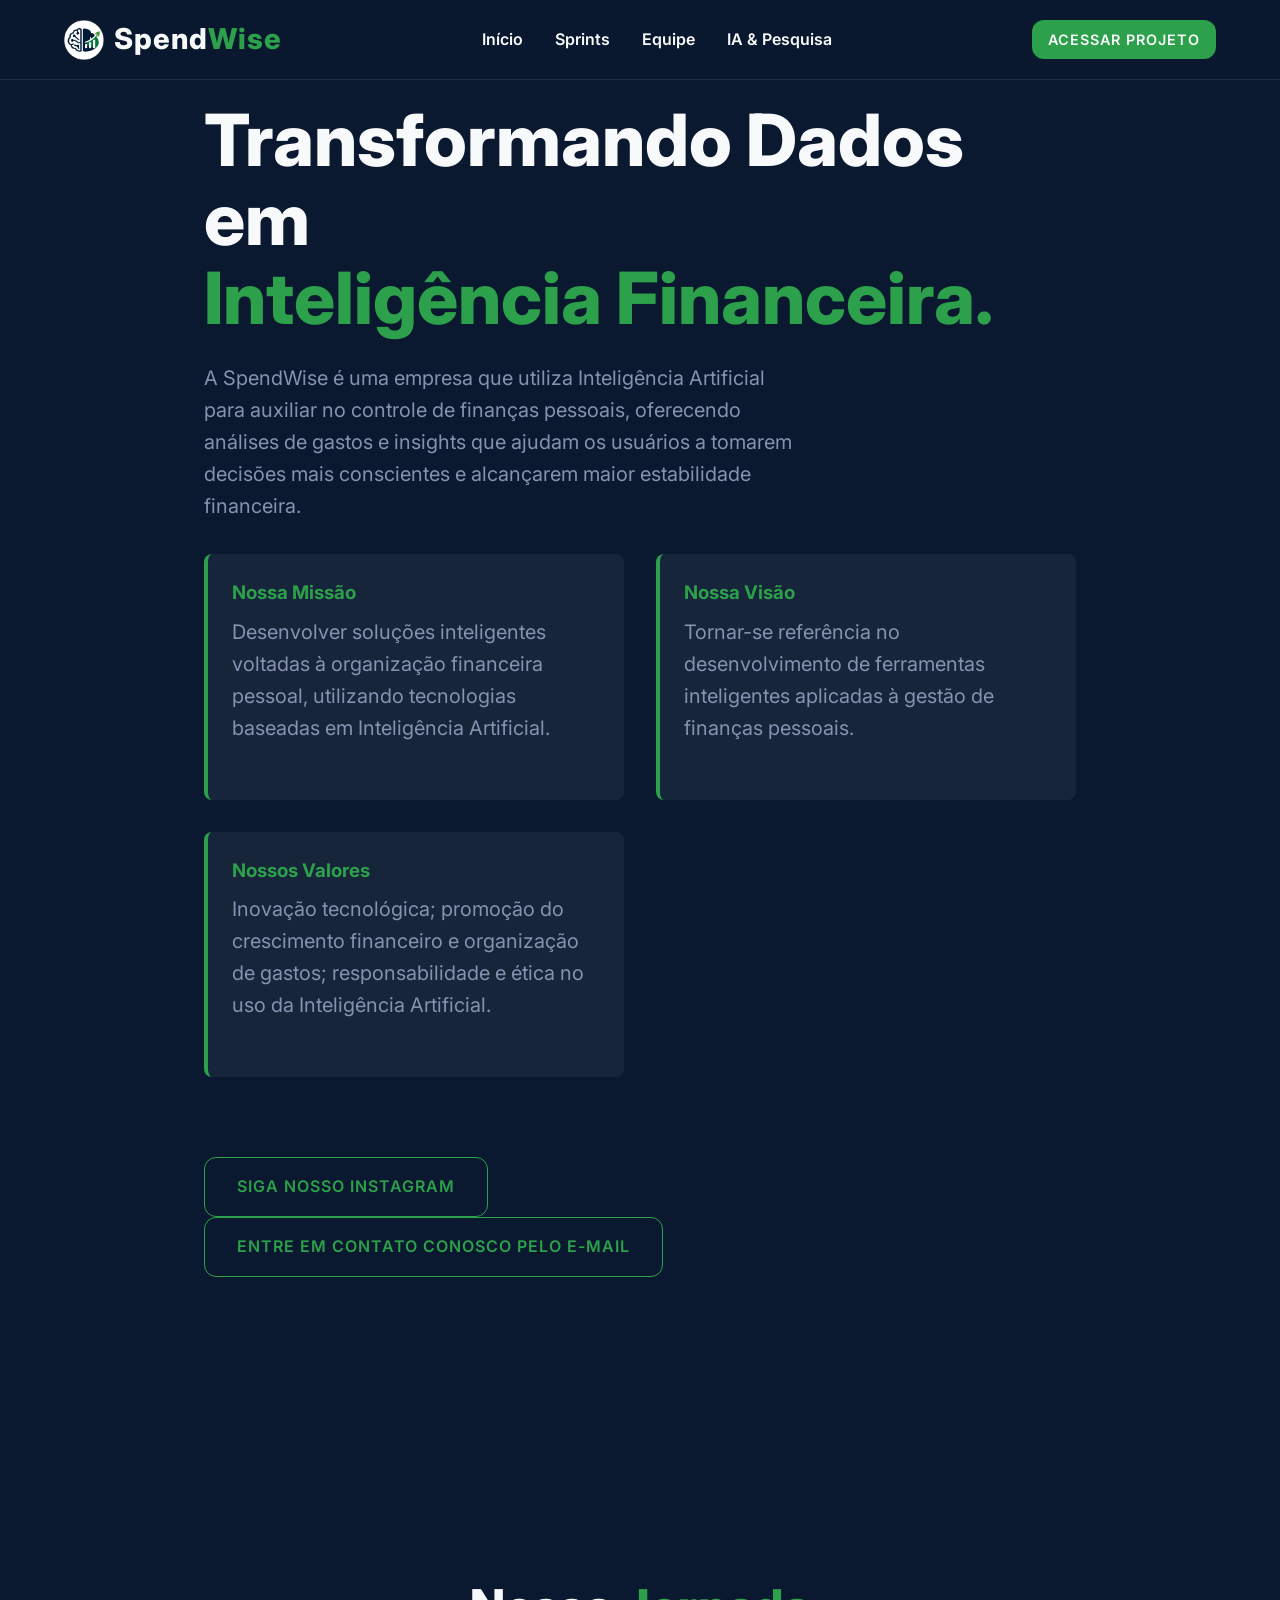
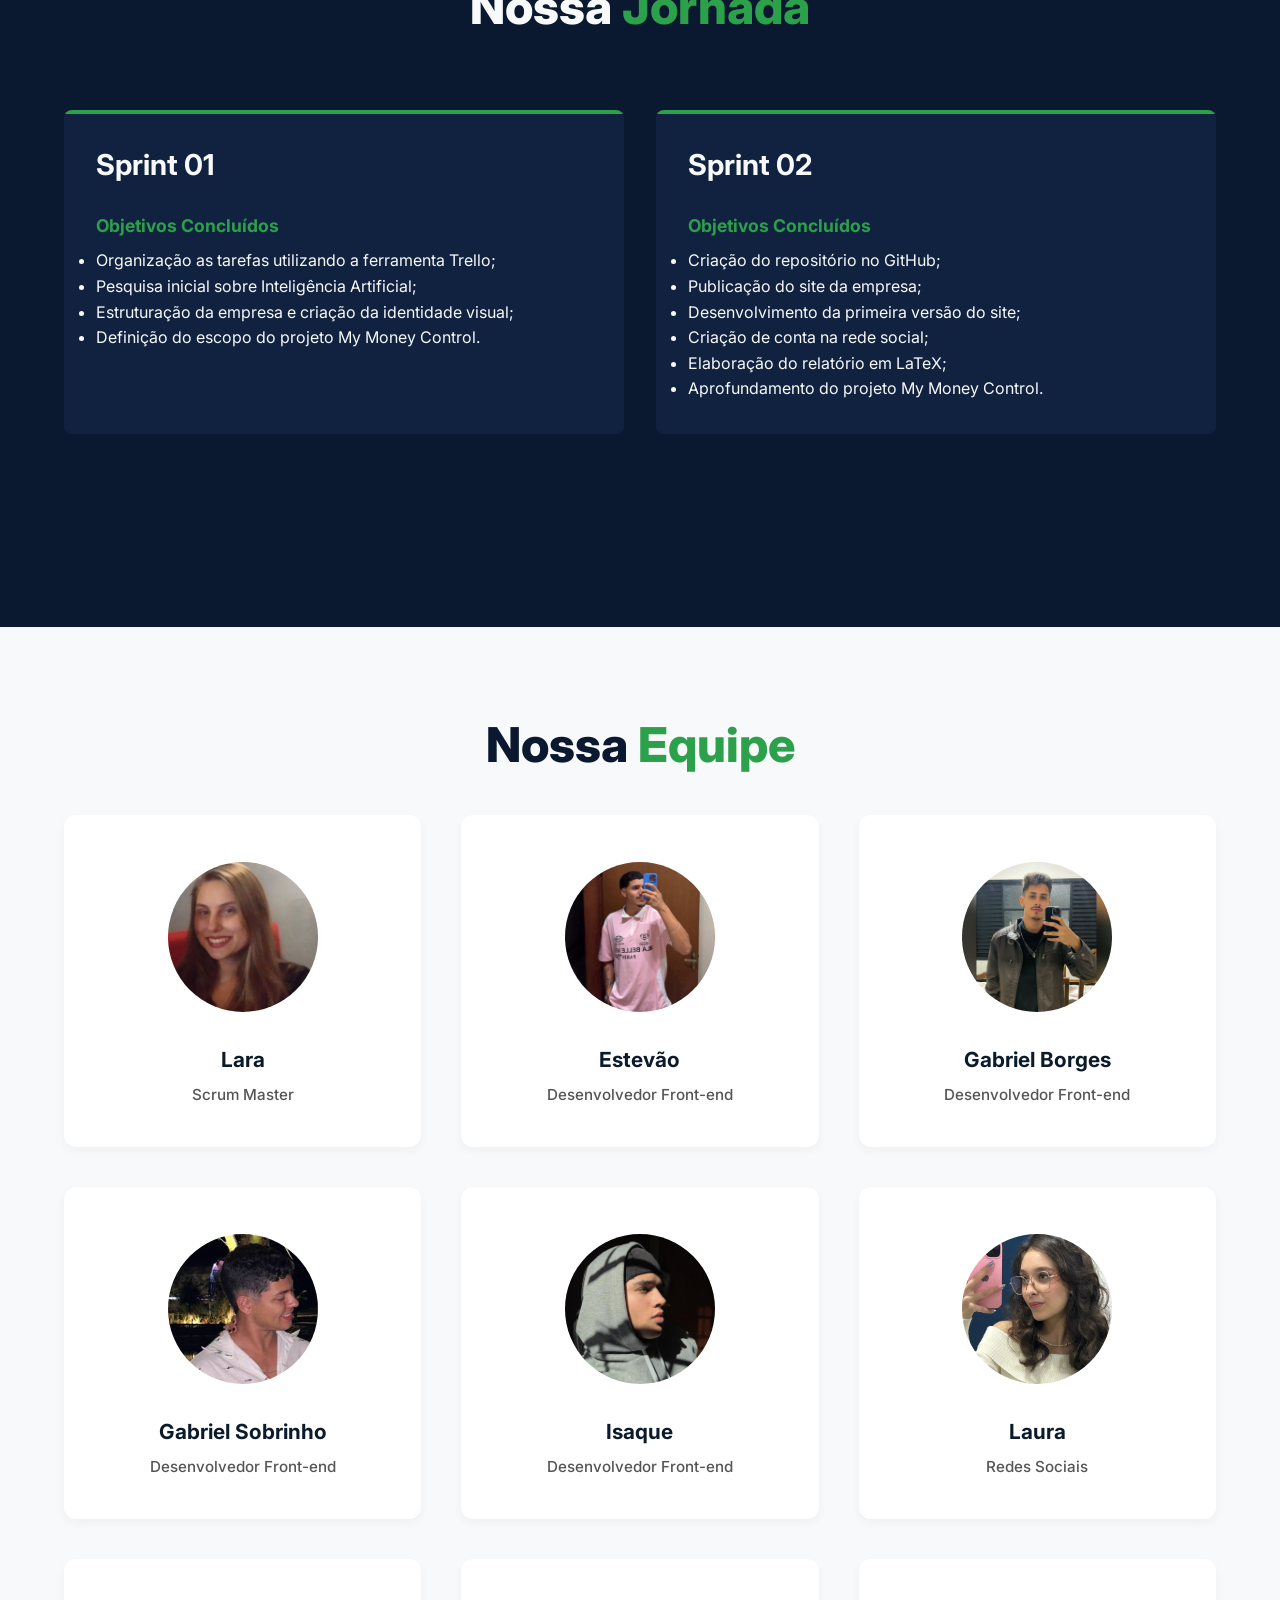
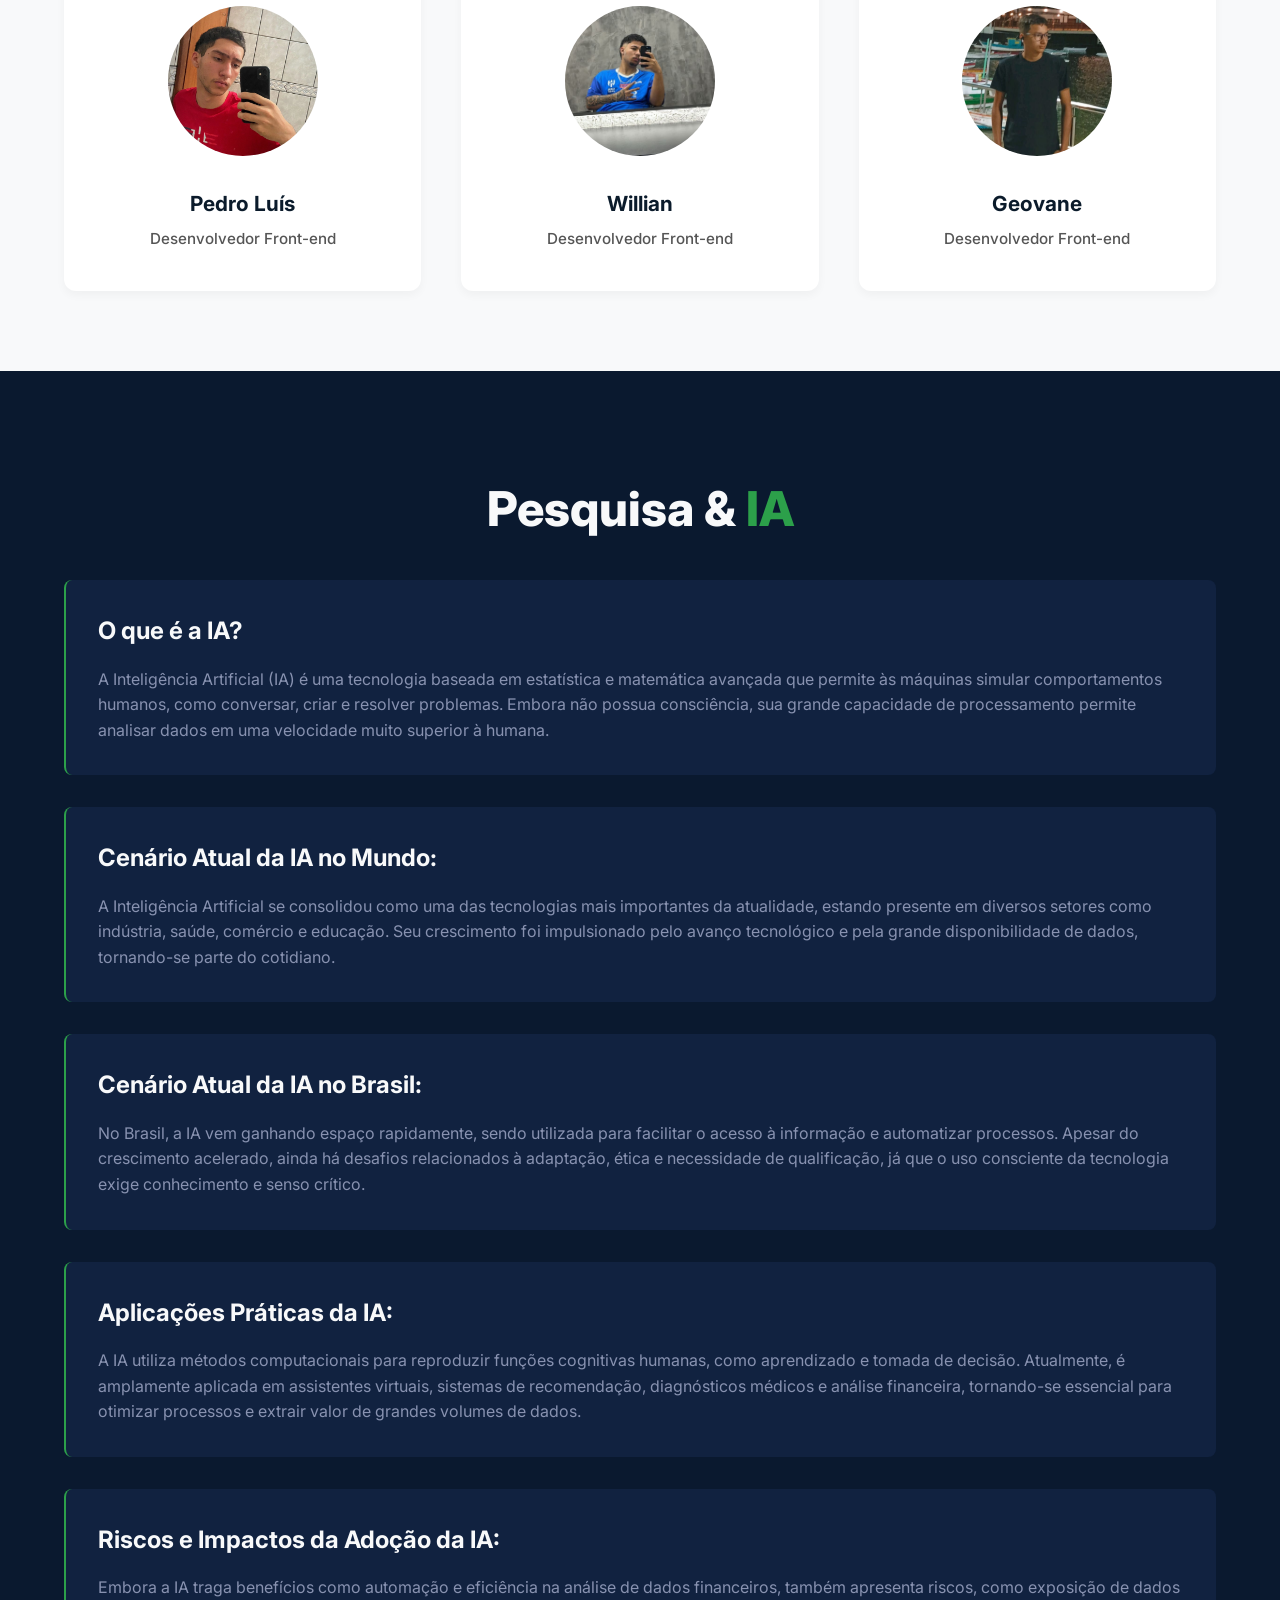
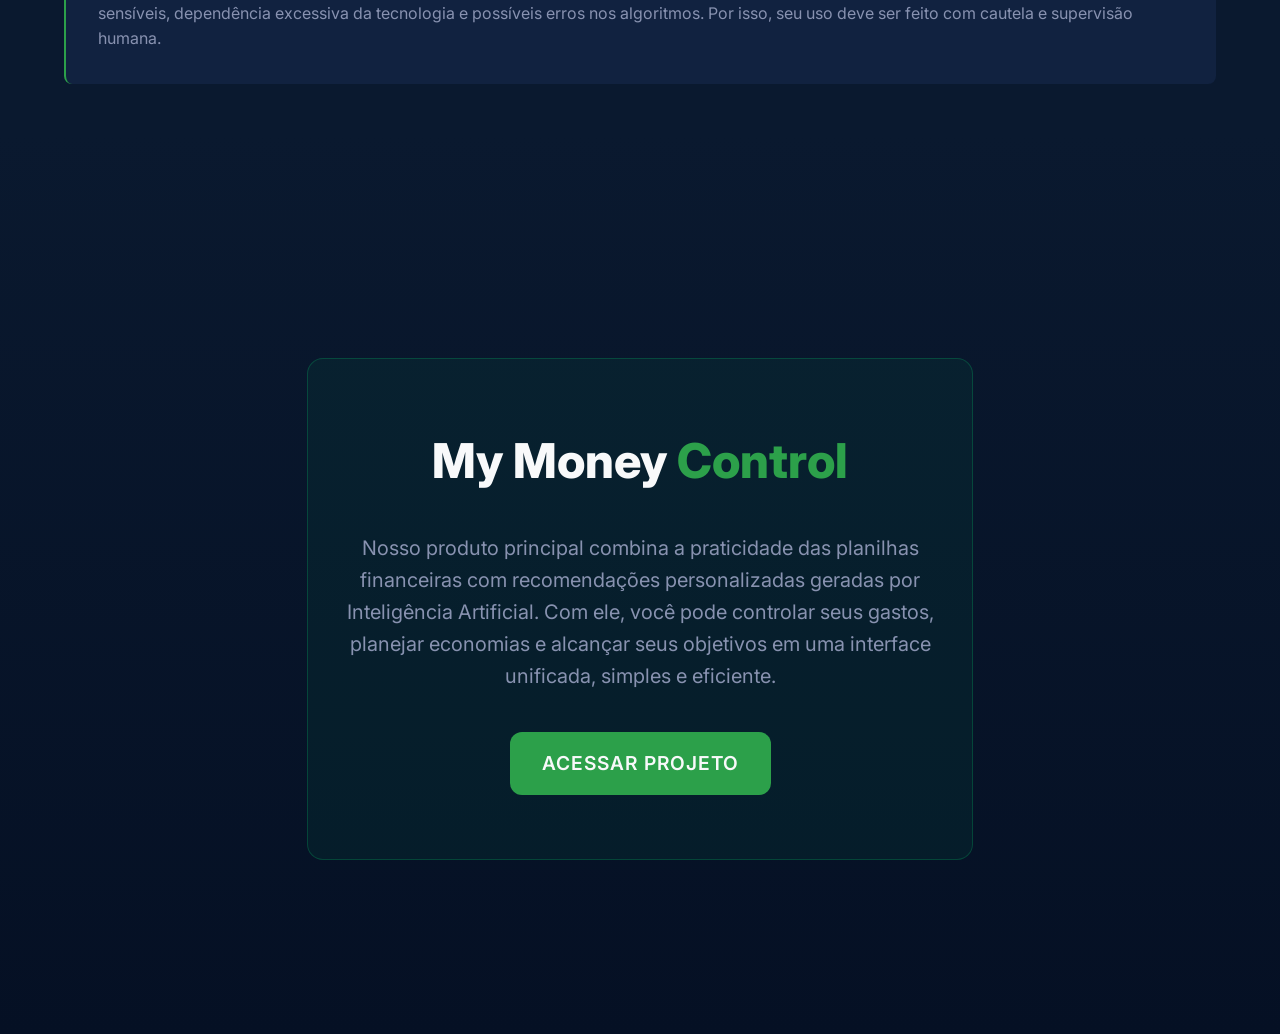
==== commit da44028b: "corrigindo ponto branco" ====
--- a/index.html
+++ b/index.html
@@ -3,8 +3,9 @@
 <head>
   <meta charset="UTF-8">
   <meta name="viewport" content="width=device-width, initial-scale=1.0">
-  <title>SpendWise | Inteligência Financeira</title>
+  <title>SpendWise</title>
   <link rel="stylesheet" href="styles.css">
+  <link rel="icon" href="imagens/logos/logo5.png" type="image/x-icon">
 </head>
 <body>
 
@@ -27,7 +28,7 @@
 
   <!-- Aba 1: Página Inicial -->
   <section id="home" class="fade-in">
-    <h1>Transformando Dados em <br><span>Inteligência Financeira</span>.</h1>
+    <h1>Transformando Dados em <br><span>Inteligência Financeira.</span></h1>
     <p>A SpendWise é uma empresa que utiliza Inteligência Artificial para auxiliar no controle de finanças pessoais, oferecendo análises de gastos e insights que ajudam os usuários a tomarem decisões mais conscientes e alcançarem maior estabilidade financeira.</p>
     
     <div class="about-features">
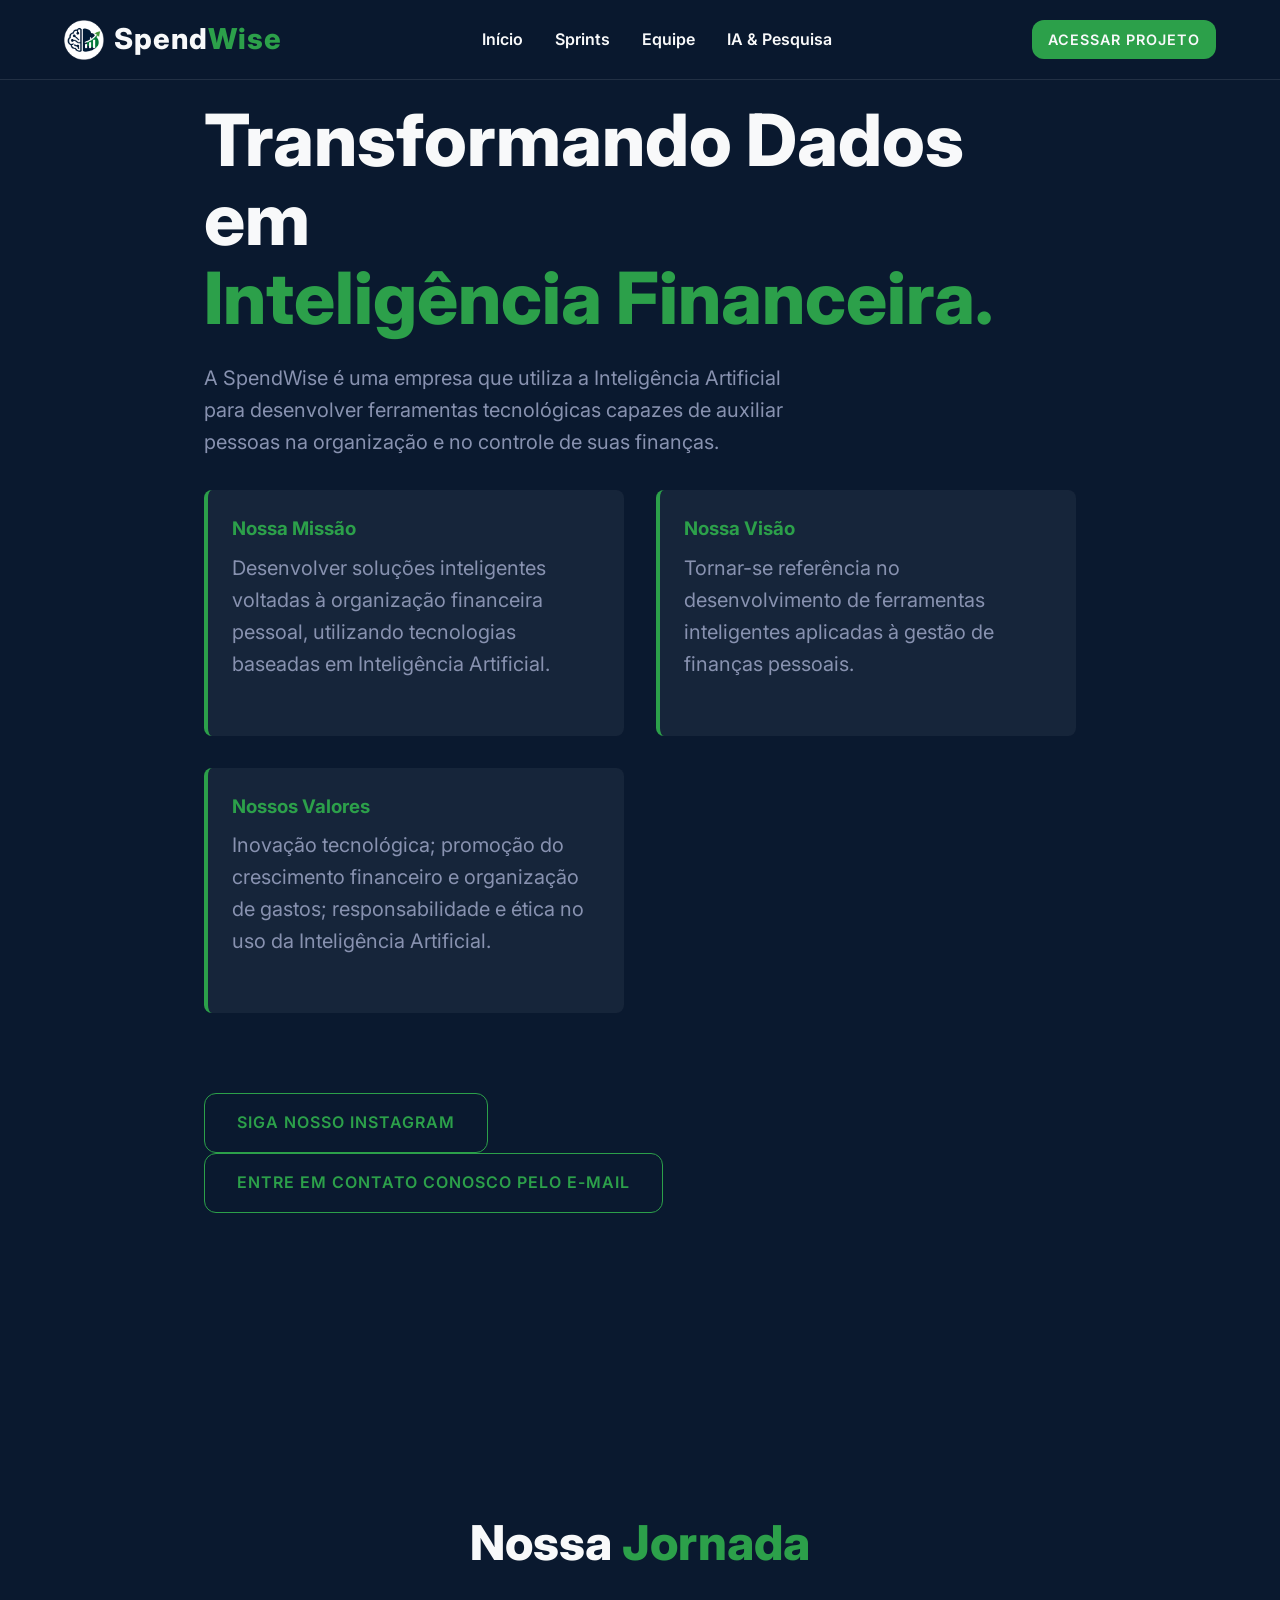
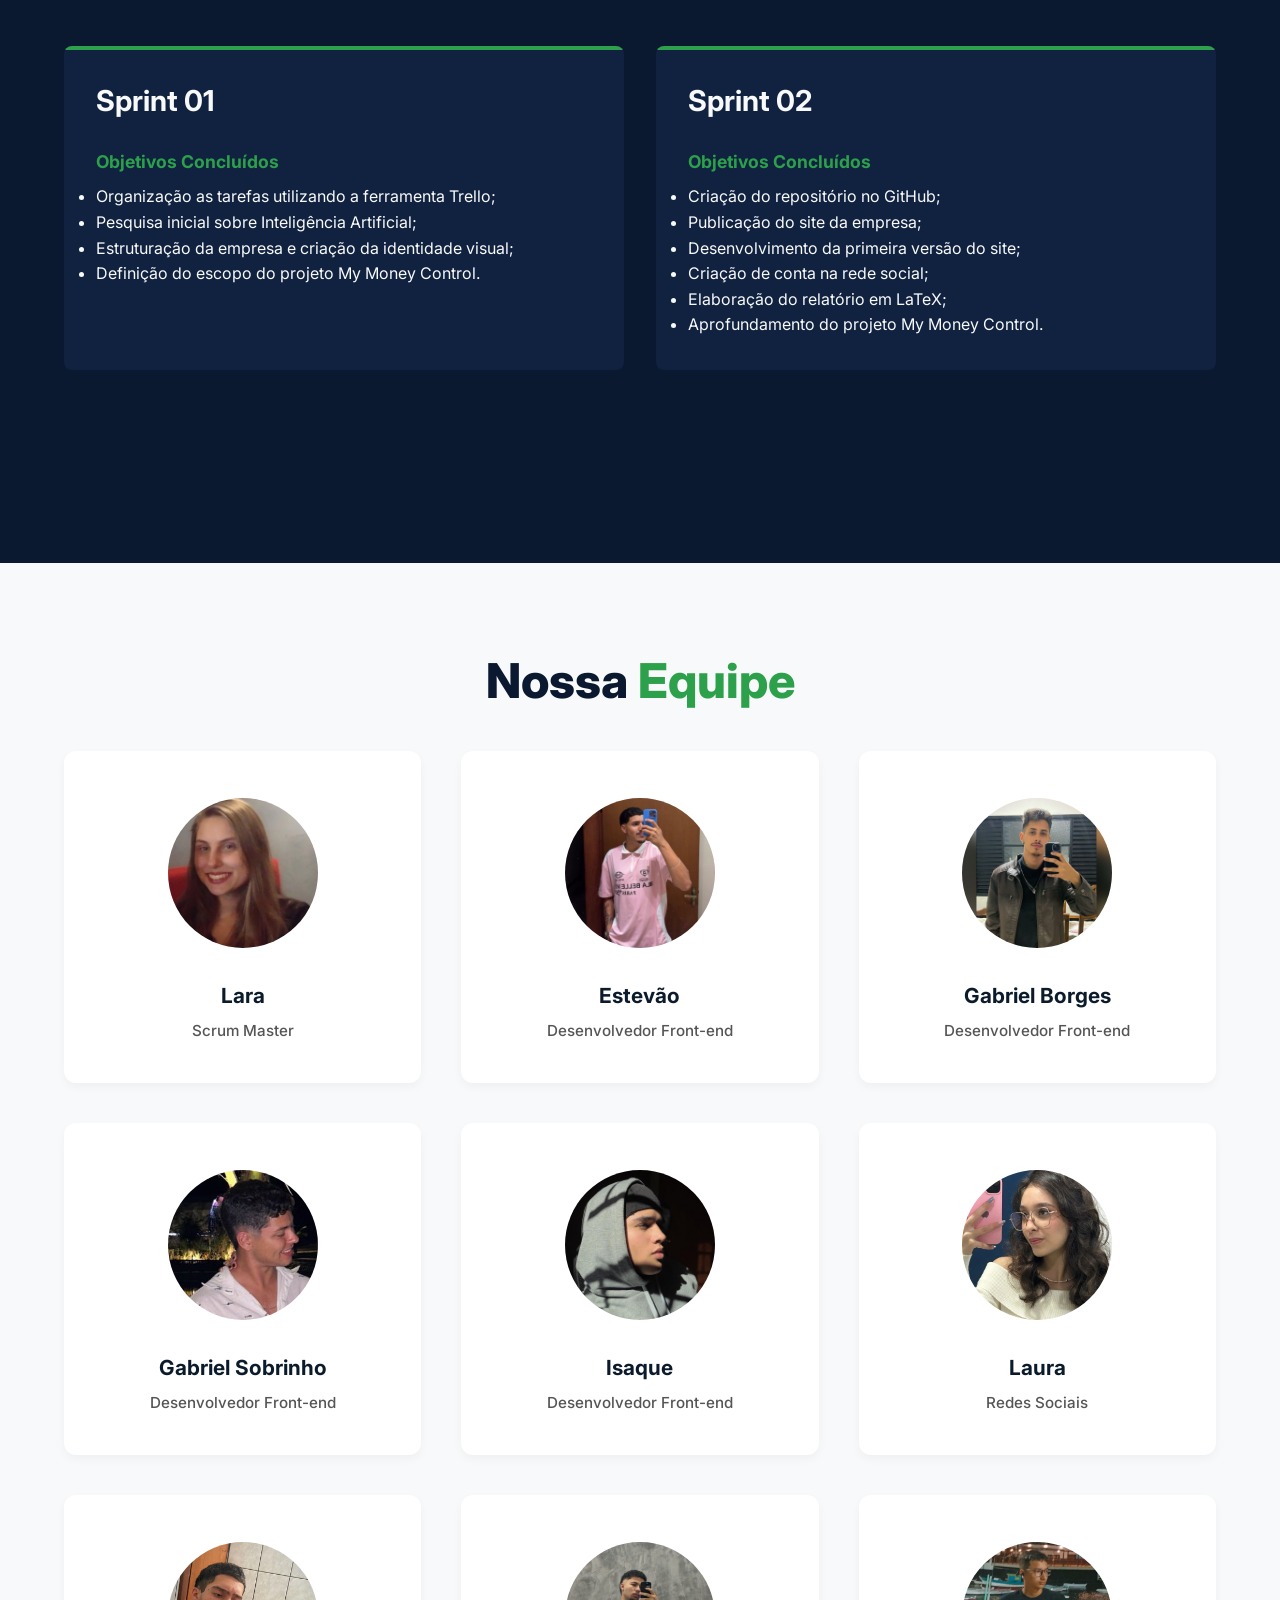
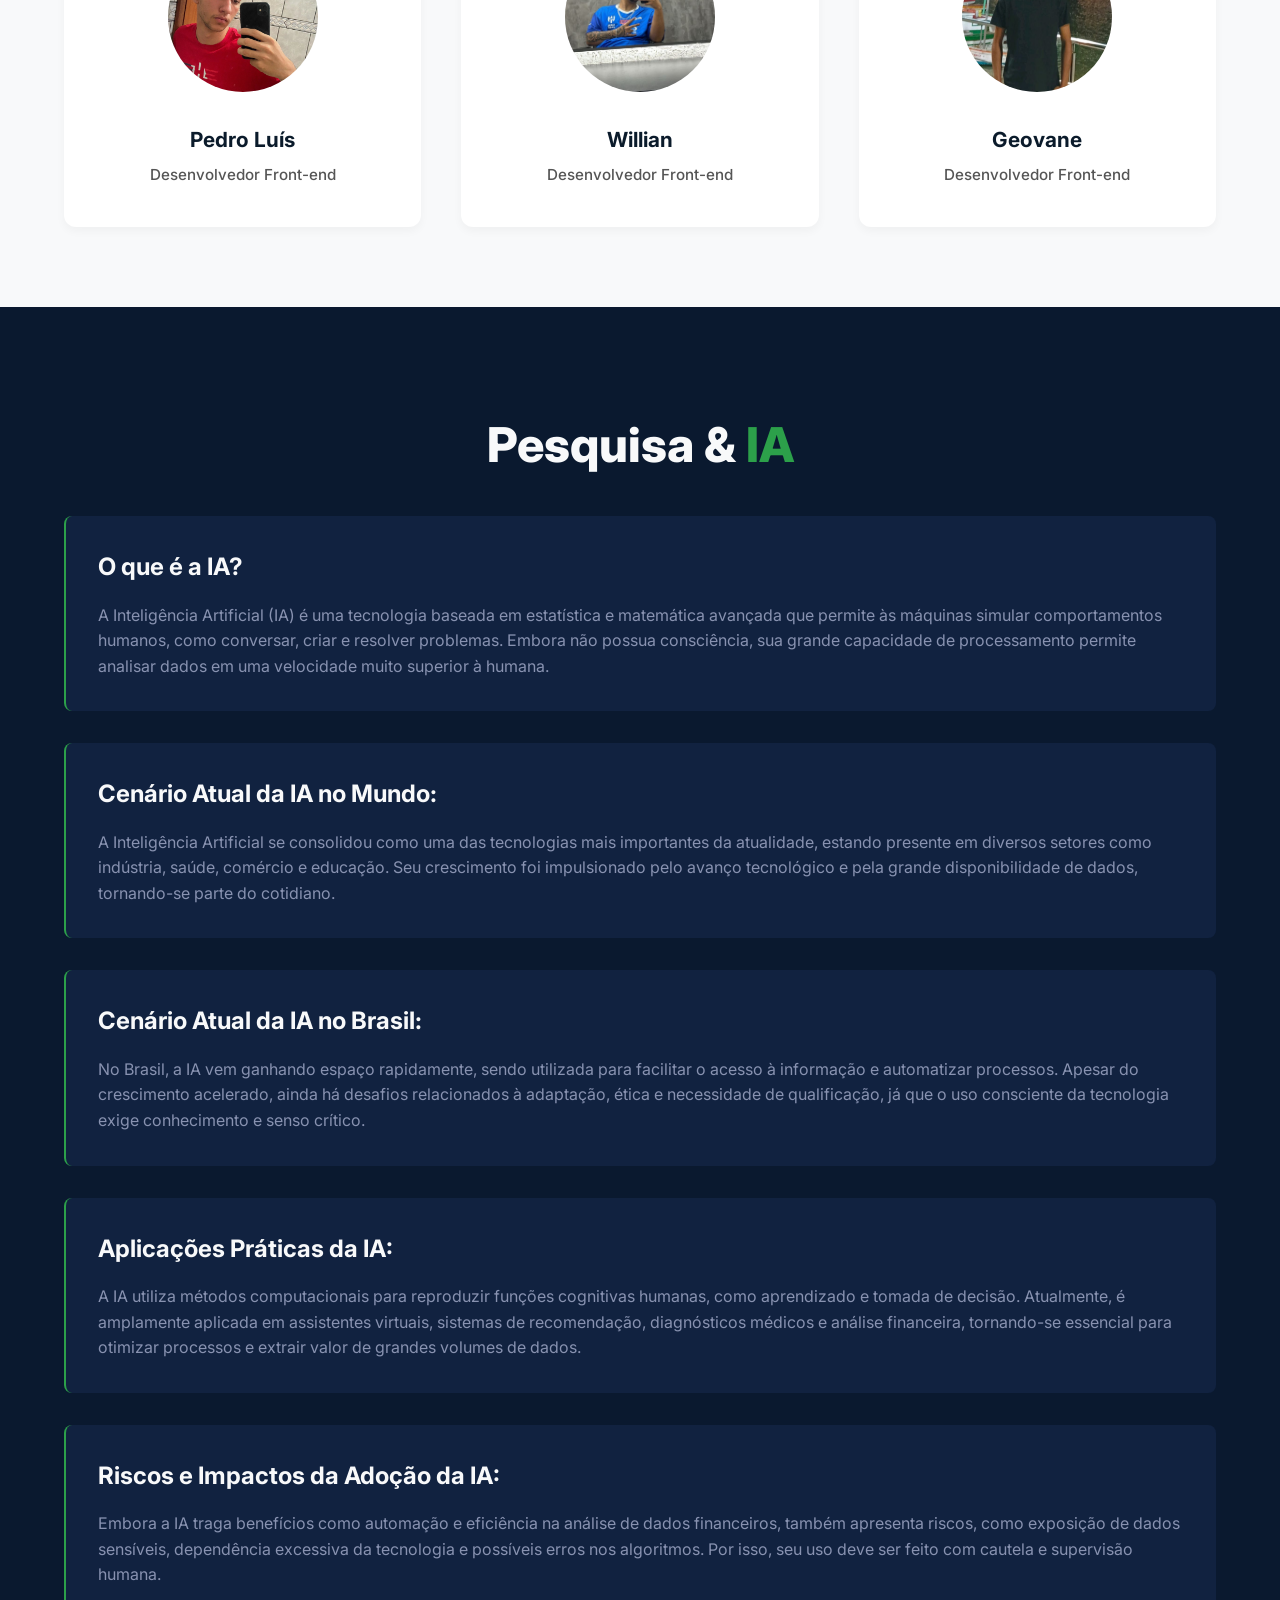
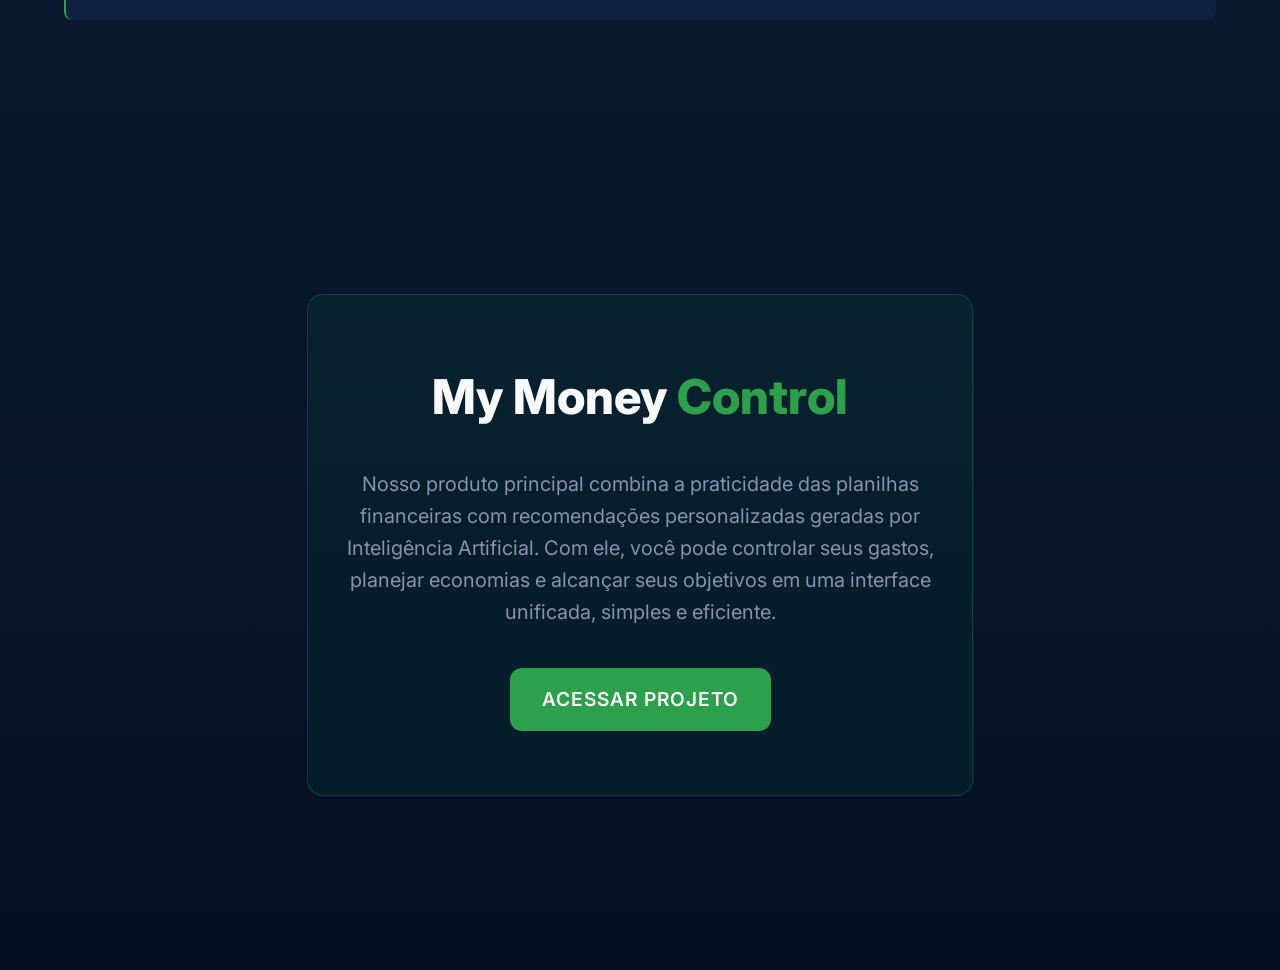
==== commit ab2b8a1d: "correção frase inicial" ====
--- a/index.html
+++ b/index.html
@@ -29,7 +29,7 @@
   <!-- Aba 1: Página Inicial -->
   <section id="home" class="fade-in">
     <h1>Transformando Dados em <br><span>Inteligência Financeira.</span></h1>
-    <p>A SpendWise é uma empresa que utiliza Inteligência Artificial para auxiliar no controle de finanças pessoais, oferecendo análises de gastos e insights que ajudam os usuários a tomarem decisões mais conscientes e alcançarem maior estabilidade financeira.</p>
+    <p>A SpendWise é uma empresa que utiliza a Inteligência Artificial para desenvolver ferramentas tecnológicas capazes de auxiliar pessoas na organização e no controle de suas finanças.</p>
     
     <div class="about-features">
       <div class="feature-box">
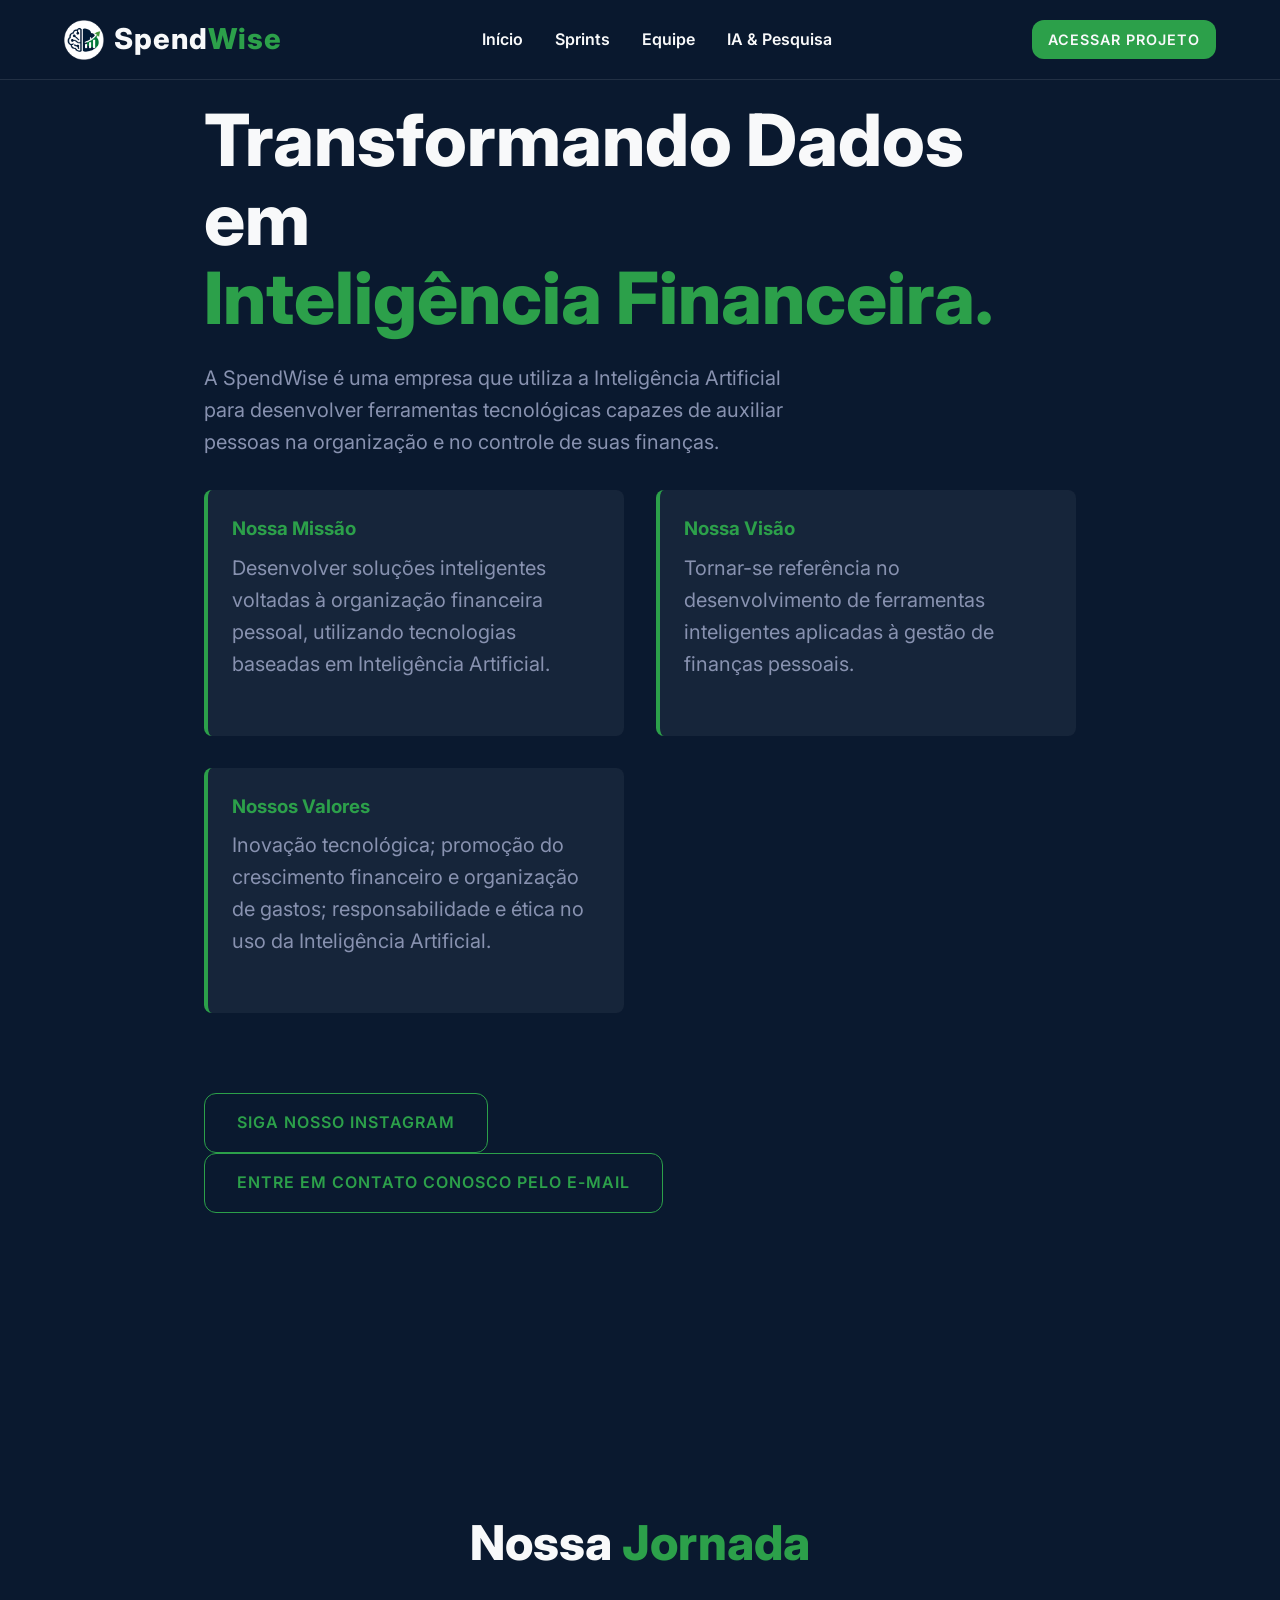
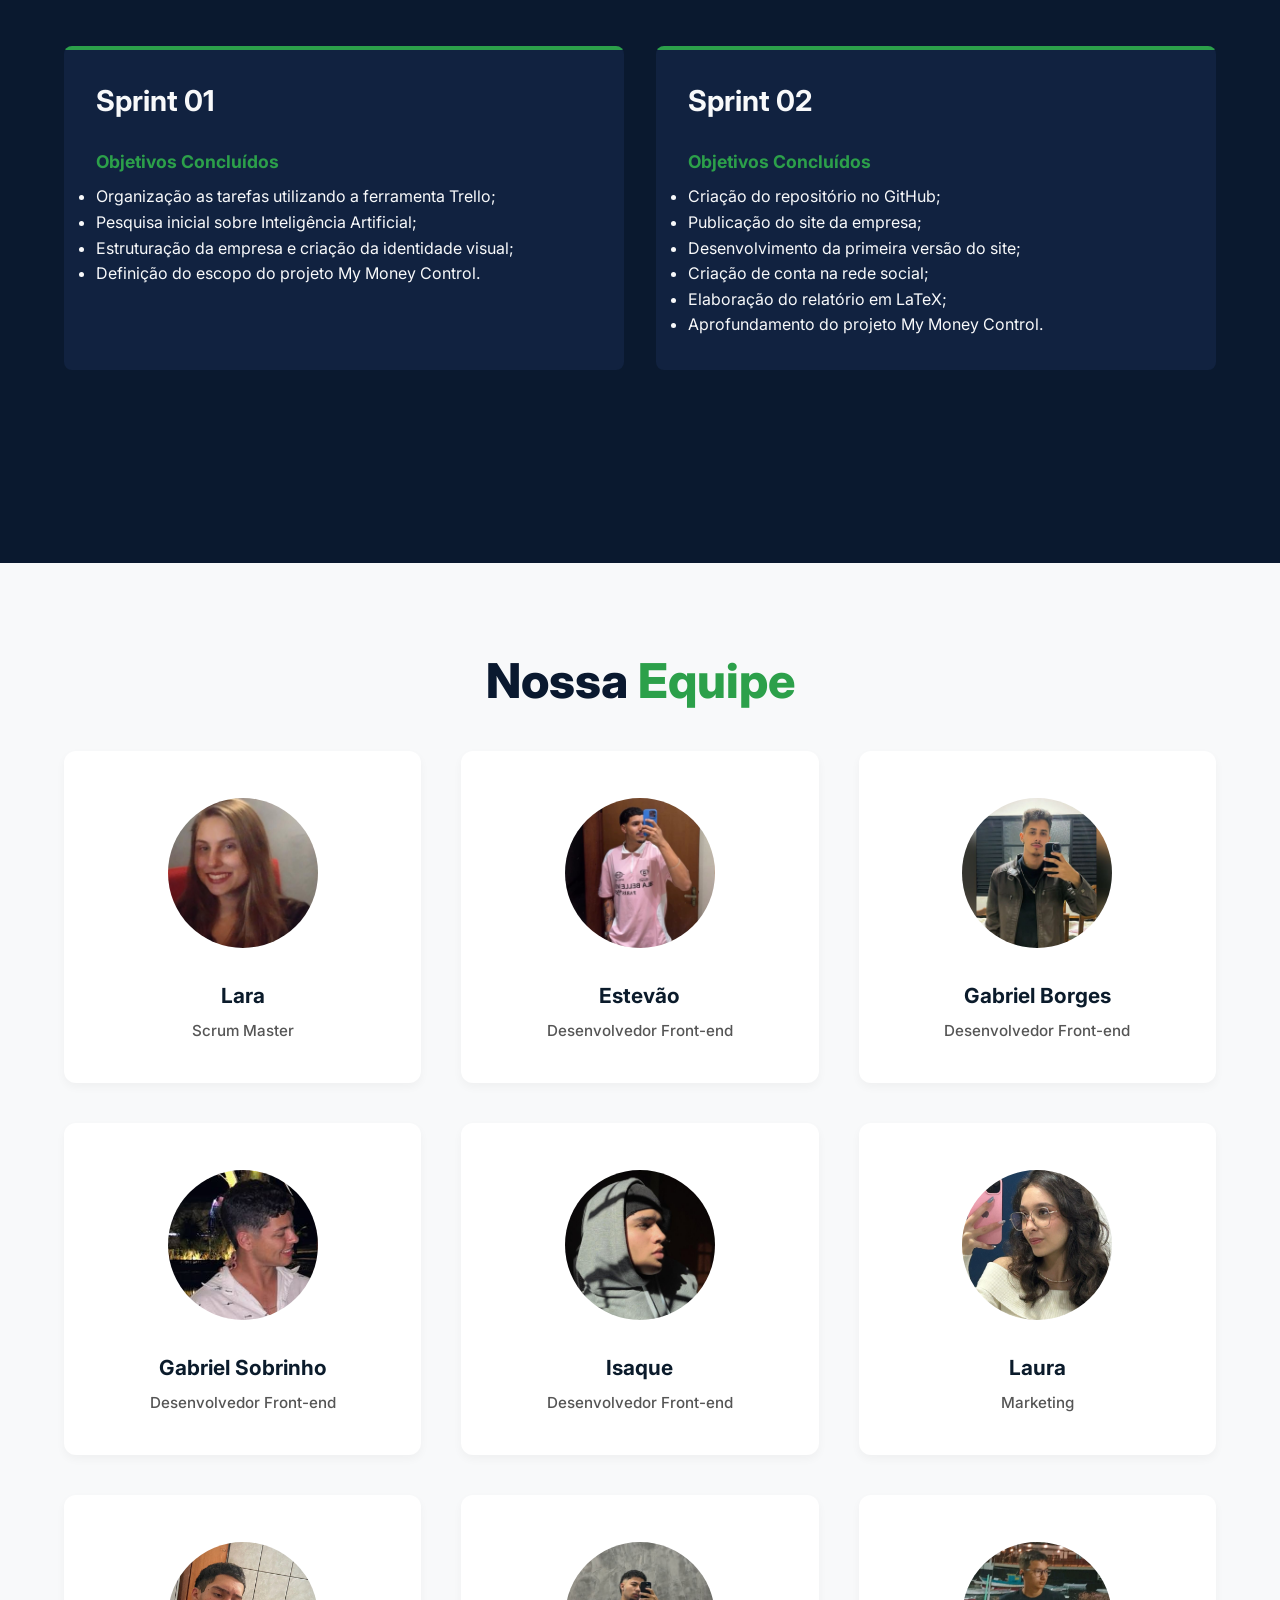
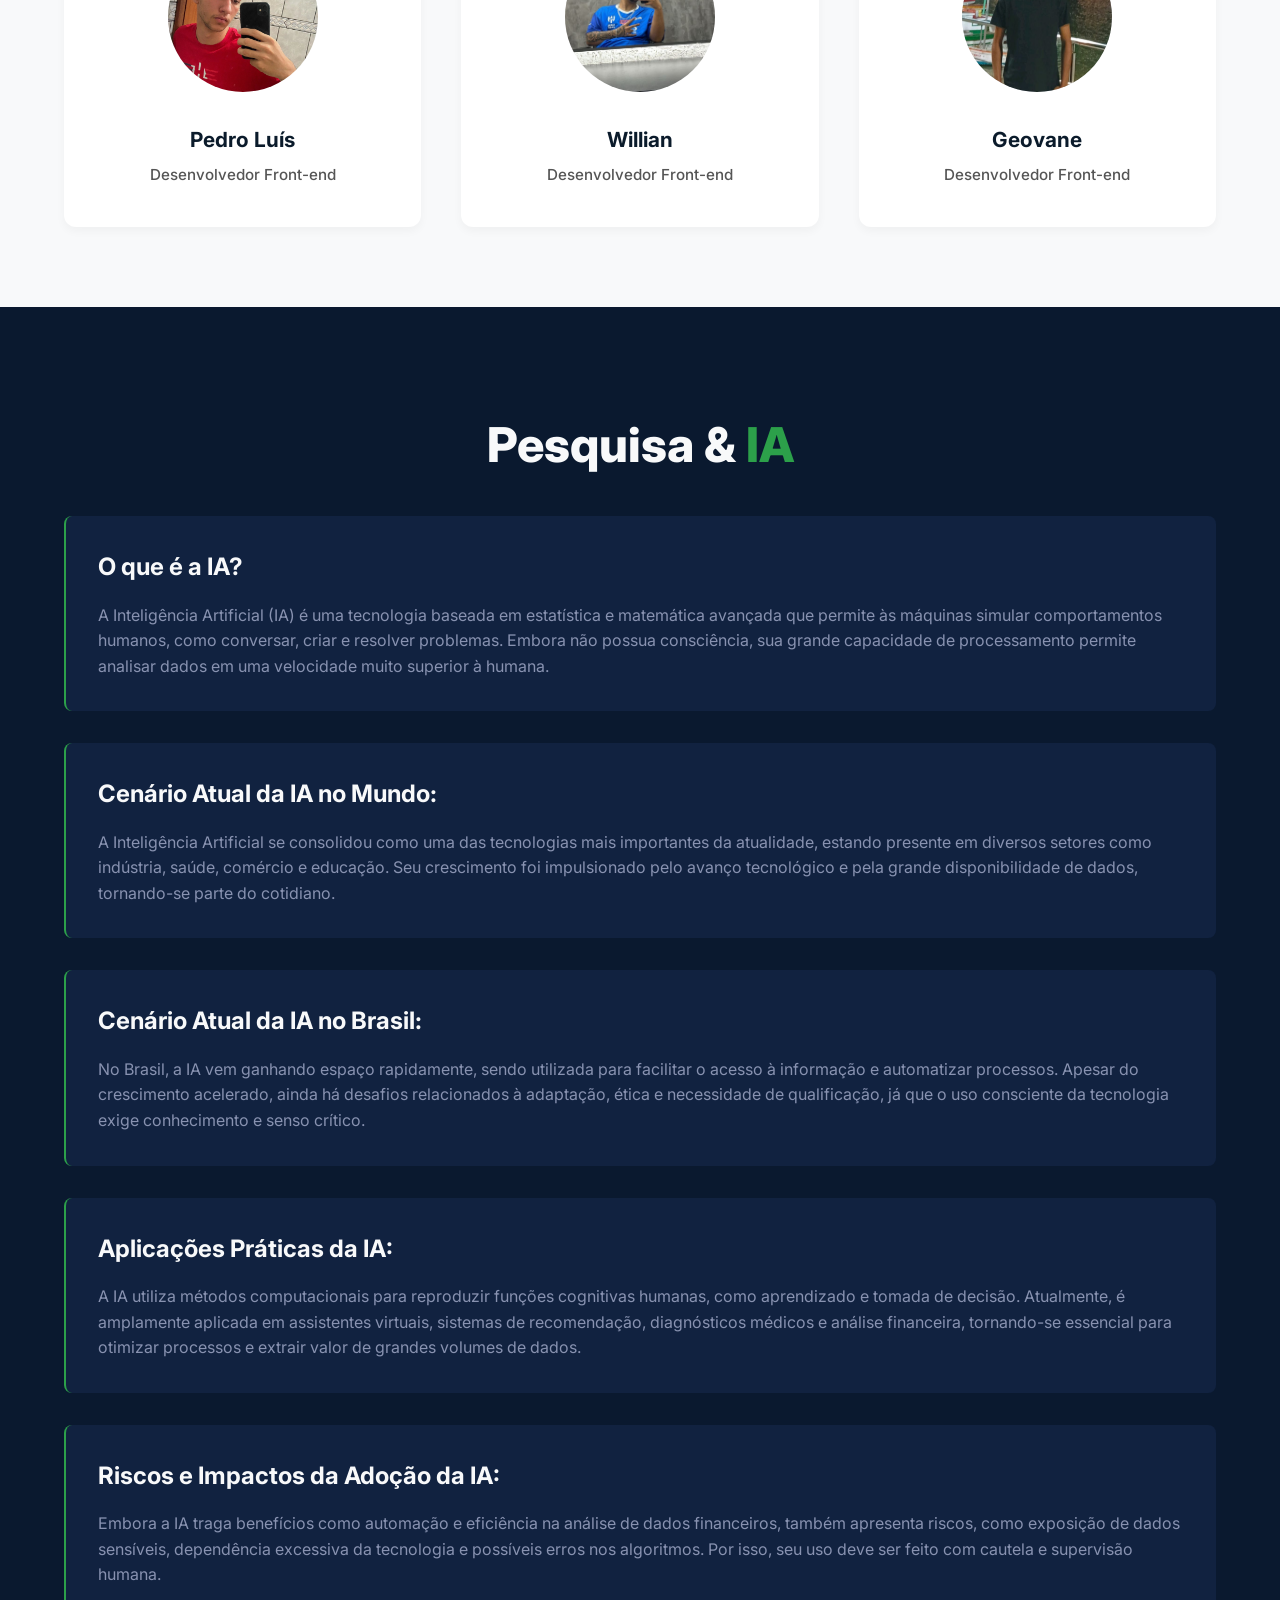
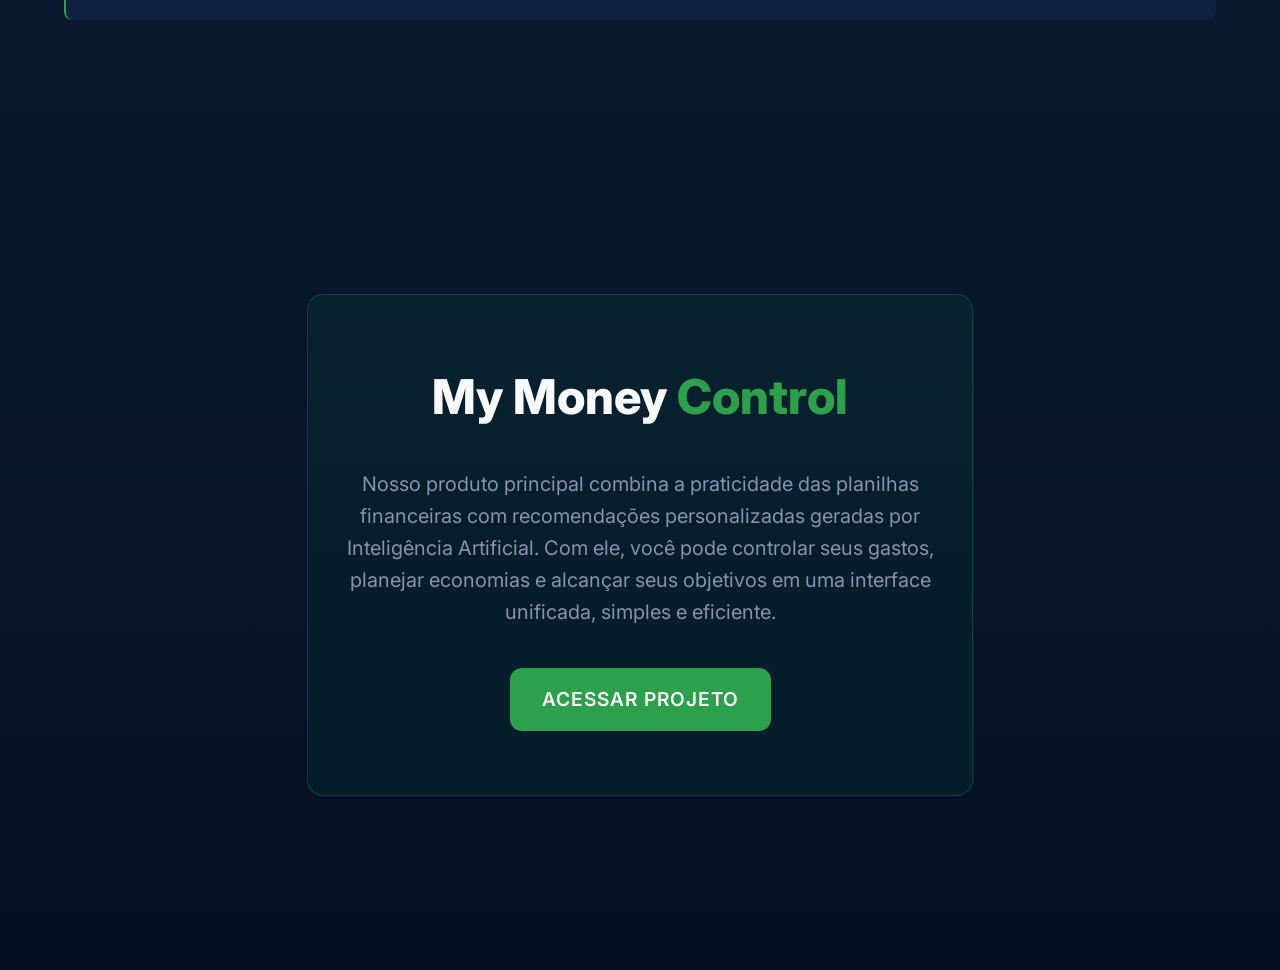
==== commit 99f7e02e: "fazendo as vontades da Laura" ====
--- a/index.html
+++ b/index.html
@@ -148,7 +148,7 @@
           <img src="imagens/membros/laura.jpeg" alt="Foto: Laura" class="team-photo">
         </div>
         <h3 class="member-name">Laura</h3>
-        <p class="member-role">Redes Sociais</p>
+        <p class="member-role">Marketing</p>
       </div>
 
       <!-- Membro: Pedro Luís -->
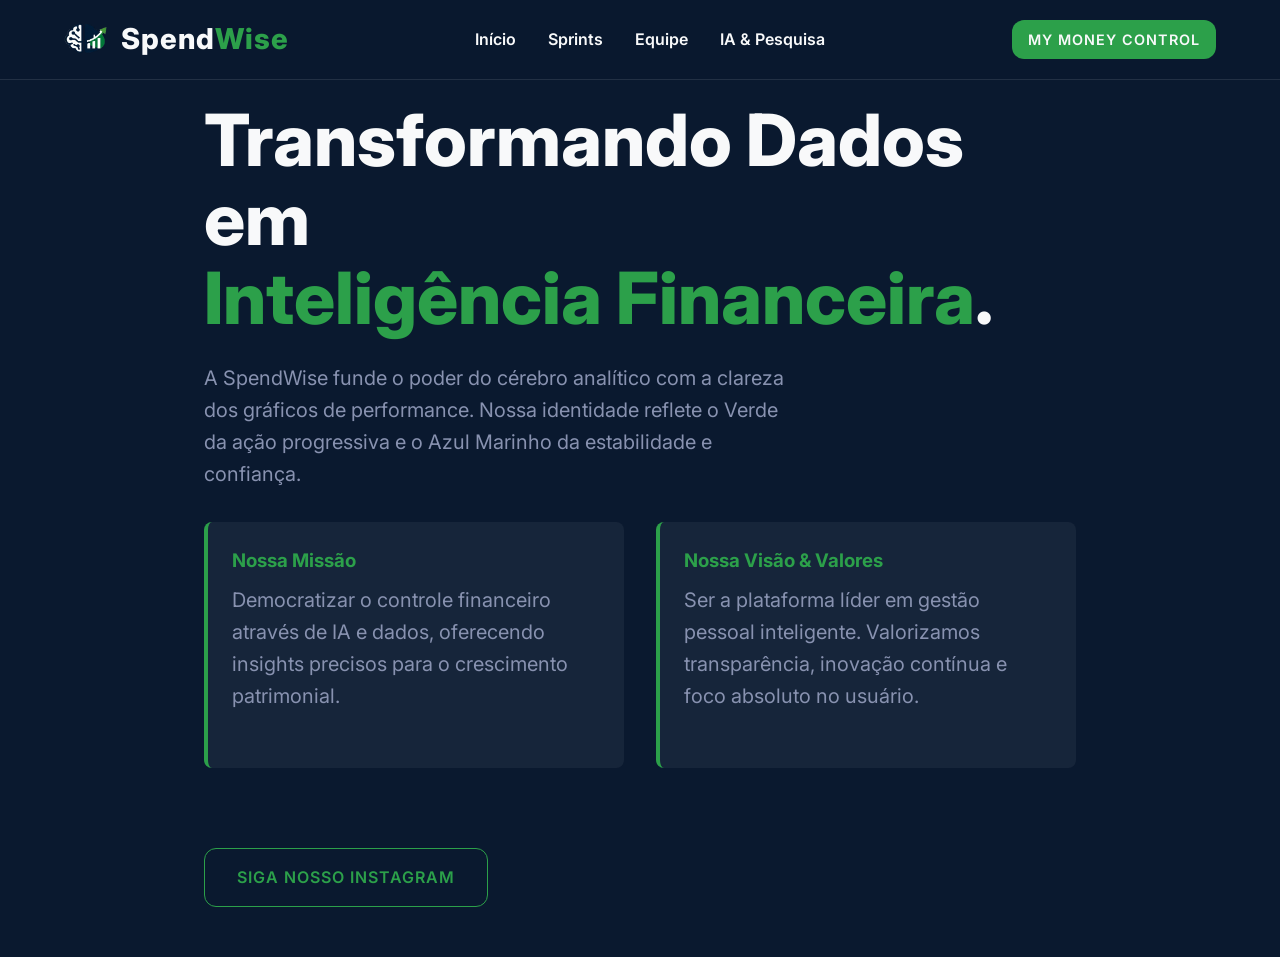
==== commit 819fd668: "agora vai" ====
--- a/index.html
+++ b/index.html
@@ -1,228 +1,49 @@
-<!DOCTYPE html>
+﻿<!DOCTYPE html>
 <html lang="pt-BR">
 <head>
   <meta charset="UTF-8">
   <meta name="viewport" content="width=device-width, initial-scale=1.0">
-  <title>SpendWise</title>
+  <title>SpendWise | Inteligência Financeira</title>
   <link rel="stylesheet" href="styles.css">
-  <link rel="icon" href="imagens/logos/logo5.png" type="image/x-icon">
 </head>
 <body>
 
   <!-- Navegação Principal -->
   <header>
     <div class="logo" style="display: flex; align-items: center; gap: 10px;">
-      <img src="imagens/logos/logo5.png" alt="SpendWise Logo 5" style="height: 40px; width: auto;">
+      <img src="projeto/imagens/logo-principal.png" alt="SpendWise Logo" style="height: 40px; width: auto;">
       <span>Spend<em>Wise</em></span>
     </div>
     <nav>
       <ul>
-        <li><a href="#home">Início</a></li>
-        <li><a href="#sprints">Sprints</a></li>
-        <li><a href="#membros">Equipe</a></li>
-        <li><a href="#resumos">IA & Pesquisa</a></li>
+        <li><a href="index.html">Início</a></li>
+        <li><a href="paginas/sprints.html">Sprints</a></li>
+        <li><a href="paginas/equipe.html">Equipe</a></li>
+        <li><a href="paginas/resumos.html">IA & Pesquisa</a></li>
       </ul>
     </nav>
-    <a href="#sistema" class="btn-primary" style="padding: 8px 16px; font-size: 0.9rem;">Acessar Projeto</a>
+    <a href="projeto/app.html" class="btn-primary" style="padding: 8px 16px; font-size: 0.9rem;">My Money Control</a>
   </header>
 
   <!-- Aba 1: Página Inicial -->
   <section id="home" class="fade-in">
-    <h1>Transformando Dados em <br><span>Inteligência Financeira.</span></h1>
-    <p>A SpendWise é uma empresa que utiliza a Inteligência Artificial para desenvolver ferramentas tecnológicas capazes de auxiliar pessoas na organização e no controle de suas finanças.</p>
+    <h1>Transformando Dados em <br><span>Inteligência Financeira</span>.</h1>
+    <p>A SpendWise funde o poder do cérebro analítico com a clareza dos gráficos de performance. Nossa identidade reflete o Verde da ação progressiva e o Azul Marinho da estabilidade e confiança.</p>
     
     <div class="about-features">
       <div class="feature-box">
         <h3>Nossa Missão</h3>
-        <p>Desenvolver soluções inteligentes voltadas à organização financeira pessoal, utilizando tecnologias baseadas em Inteligência Artificial.</p>
+        <p>Democratizar o controle financeiro através de IA e dados, oferecendo insights precisos para o crescimento patrimonial.</p>
       </div>
       <div class="feature-box">
-        <h3>Nossa Visão</h3>
-        <p>Tornar-se referência no desenvolvimento de ferramentas inteligentes aplicadas à gestão de finanças pessoais.</p>
-      </div>
-      <div class="feature-box">
-        <h3>Nossos Valores</h3>
-        <p>Inovação tecnológica; 
-            promoção do crescimento financeiro e organização de gastos; 
-            responsabilidade e ética no uso da Inteligência Artificial.</p>
+        <h3>Nossa Visão & Valores</h3>
+        <p>Ser a plataforma líder em gestão pessoal inteligente. Valorizamos transparência, inovação contínua e foco absoluto no usuário.</p>
       </div>
     </div>
     
     <div class="social-links">
       <a href="https://www.instagram.com/spendwise.ai?igsh=M2ZteGY0N3p6ZGp0" target="_blank" class="btn-primary" style="background-color: transparent; border: 1px solid var(--color-green); color: var(--color-green);">Siga nosso Instagram</a>
     </div>
-    <div class="e-mail">
-      <a href="mailto:spendwise2026@gmail.com" target="_blank" class="btn-primary" style="background-color: transparent; border: 1px solid var(--color-green); color: var(--color-green);">Entre em contato conosco pelo e-mail</a>
-    </div>
-  </section>
-
-  <!-- Aba 2: Sprints -->
-  <section id="sprints">
-    <h2 class="section-title fade-in">Nossa <span>Jornada</span></h2>
-    <div class="sprints-container">
-      
-      <!-- Sprint 01 -->
-      <div class="sprint-card fade-in">
-        <h3>Sprint 01</h3>
-       
-        <h4>Objetivos Concluídos</h4>
-        <ul>
-          <li>Organização as tarefas utilizando a ferramenta Trello;</li>
-          <li>Pesquisa inicial sobre Inteligência Artificial;</li>
-          <li>Estruturação da empresa e criação da identidade visual;</li>
-          <li>Definição do escopo do projeto My Money Control.</li>
-        </ul>
-      </div>
-
-      <!-- Sprint 02 -->
-      <div class="sprint-card fade-in">
-        <h3>Sprint 02</h3>
-      
-        <h4>Objetivos Concluídos</h4>
-        <ul>
-          <li>Criação do repositório no GitHub;</li>
-          <li>Publicação do site da empresa;</li>
-          <li>Desenvolvimento da primeira versão do site;</li>
-          <li>Criação de conta na rede social;</li>
-          <li>Elaboração do relatório em LaTeX;</li>
-          <li>Aprofundamento do projeto My Money Control.</li>
-        </ul>
-      </div>
-
-    </div>
-  </section>
-
-  <!-- Aba 3: Membros da Equipe -->
-  <section id="membros" class="team-section">
-    <h2 class="section-title fade-in">Nossa <span>Equipe</span></h2>
-    <div class="team-grid fade-in">
-      
-      <!-- Membro: Lara -->
-      <div class="team-card">
-        <div class="image-wrapper">
-          <img src="imagens/membros/lara.png" alt="Foto: Lara" class="team-photo">
-        </div>
-        <h3 class="member-name">Lara</h3>
-        <p class="member-role">Scrum Master</p>
-      </div>
-
-      <!-- Membro: Estevão -->
-      <div class="team-card">
-        <div class="image-wrapper">
-          <img src="imagens/membros/estevão.jpeg" alt="Foto: Estevão" class="team-photo">
-        </div>
-        <h3 class="member-name">Estevão</h3>
-        <p class="member-role">Desenvolvedor Front-end</p>
-      </div>
-
-      <!-- Membro: Gabriel Borges -->
-      <div class="team-card">
-        <div class="image-wrapper">
-          <img src="imagens/membros/gabriel-borges.jpeg" alt="Foto: Gabriel Borges" class="team-photo">
-        </div>
-        <h3 class="member-name">Gabriel Borges</h3>
-        <p class="member-role">Desenvolvedor Front-end</p>
-      </div>
-
-      <!-- Membro: Gabriel Sobrinho -->
-      <div class="team-card">
-        <div class="image-wrapper">
-          <img src="imagens/membros/gabriel-sobrinho.png" alt="Foto: Gabriel Sobrinho" class="team-photo">
-        </div>
-        <h3 class="member-name">Gabriel Sobrinho</h3>
-        <p class="member-role">Desenvolvedor Front-end</p>
-      </div>
-
-      <!-- Membro: Isaque -->
-      <div class="team-card">
-        <div class="image-wrapper">
-          <img src="imagens/membros/isaque.jpeg" alt="Foto: Isaque" class="team-photo">
-        </div>
-        <h3 class="member-name">Isaque</h3>
-        <p class="member-role">Desenvolvedor Front-end</p>
-      </div>
-
-      <!-- Membro: Laura -->
-      <div class="team-card">
-        <div class="image-wrapper">
-          <img src="imagens/membros/laura.jpeg" alt="Foto: Laura" class="team-photo">
-        </div>
-        <h3 class="member-name">Laura</h3>
-        <p class="member-role">Marketing</p>
-      </div>
-
-      <!-- Membro: Pedro Luís -->
-      <div class="team-card">
-        <div class="image-wrapper">
-          <img src="imagens/membros/pedro.jpeg" alt="Foto: Pedro Luís" class="team-photo">
-        </div>
-        <h3 class="member-name">Pedro Luís</h3>
-        <p class="member-role">Desenvolvedor Front-end</p>
-      </div>
-
-      <!-- Membro: Willian -->
-      <div class="team-card">
-        <div class="image-wrapper">
-          <img src="imagens/membros/willian.jpeg" alt="Foto: Willian" class="team-photo">
-        </div>
-        <h3 class="member-name">Willian</h3>
-        <p class="member-role">Desenvolvedor Front-end</p>
-      </div>
-
-      <!-- Membro: Geovanne -->
-      <div class="team-card">
-        <div class="image-wrapper">
-          <img src="imagens/membros/geovanne.jpeg" alt="Foto: Geovanne" class="team-photo">
-        </div>
-        <h3 class="member-name">Geovane</h3>
-        <p class="member-role">Desenvolvedor Front-end</p>
-      </div>
-
-    </div>
-  </section>
-
-  <!-- Aba 4: Resumos (IA) -->
-  <section id="resumos">
-    <h2 class="section-title fade-in">Pesquisa & <span>IA</span></h2>
-    <div class="resumos-container fade-in">
-      
-      <div class="resumo-item">
-        <h3>O que é a IA?</h3>
-        <p>A Inteligência Artificial (IA) é uma tecnologia baseada em estatística e matemática avançada que permite às máquinas simular comportamentos humanos, como conversar, criar e resolver problemas. Embora não possua consciência, sua grande capacidade de processamento permite analisar dados em uma velocidade muito superior à humana.</p>
-      </div>
-
-      <div class="resumo-item">
-        <h3>Cenário Atual da IA no Mundo:</h3>
-        <p>A Inteligência Artificial se consolidou como uma das tecnologias mais importantes da atualidade, estando presente em diversos setores como indústria, saúde, comércio e educação. Seu crescimento foi impulsionado pelo avanço tecnológico e pela grande disponibilidade de dados, tornando-se parte do cotidiano.</p>
-      </div>
-
-      <div class="resumo-item">
-        <h3>Cenário Atual da IA no Brasil:</h3>
-        <p>No Brasil, a IA vem ganhando espaço rapidamente, sendo utilizada para facilitar o acesso à informação e automatizar processos. Apesar do crescimento acelerado, ainda há desafios relacionados à adaptação, ética e necessidade de qualificação, já que o uso consciente da tecnologia exige conhecimento e senso crítico.</p>
-      </div>
-
-      <div class="resumo-item">
-        <h3>Aplicações Práticas da IA:</h3>
-        <p>A IA utiliza métodos computacionais para reproduzir funções cognitivas humanas, como aprendizado e tomada de decisão. Atualmente, é amplamente aplicada em assistentes virtuais, sistemas de recomendação, diagnósticos médicos e análise financeira, tornando-se essencial para otimizar processos e extrair valor de grandes volumes de dados.</p>
-      </div>
-
-      <div class="resumo-item">
-        <h3>Riscos e Impactos da Adoção da IA:</h3>
-        <p>Embora a IA traga benefícios como automação e eficiência na análise de dados financeiros, também apresenta riscos, como exposição de dados sensíveis, dependência excessiva da tecnologia e possíveis erros nos algoritmos. Por isso, seu uso deve ser feito com cautela e supervisão humana.</p>
-      </div>
-
-    </div>
-  </section>
-
-  <!-- Aba 5: My Money Control (Ponte) -->
-  <section id="sistema">
-    <div class="cta-container fade-in">
-      <h2 class="section-title">My Money <span>Control</span></h2>
-      <p>Nosso produto principal combina a praticidade das planilhas financeiras com recomendações personalizadas geradas por Inteligência Artificial. Com ele, você pode controlar seus gastos, planejar economias e alcançar seus objetivos em uma interface unificada, simples e eficiente.</p>
-      
-      <!-- LINK DE INTERCONECTIVIDADE PARA A PASTA PROJETO -->
-      <a href="projeto/index.html" class="btn-primary">Acessar Projeto</a>
-    </div>
   </section>
 
   <script src="script.js"></script>
--- a/styles.css
+++ b/styles.css
@@ -166,47 +166,144 @@
   margin-top: 2rem;
 }
 
-/* Sprints Section */
-.sprints-container {
-  display: grid;
-  grid-template-columns: repeat(auto-fit, minmax(350px, 1fr));
-  gap: 2rem;
-  margin-top: 2rem;
-}
-
-.sprint-card {
-  background: #112240;
-  padding: 2rem;
-  border-radius: 8px;
-  transition: transform 0.3s ease;
+/* ==========================================================================
+   Sprints Section (Vertical Timeline) - Redesigned
+   ========================================================================== */
+.timeline-container {
   position: relative;
-  overflow: hidden;
-}
-
-.sprint-card:hover {
-  transform: translateY(-10px);
-}
-
-.sprint-card::before {
+  max-width: 1000px;
+  margin: 4rem auto 0;
+  padding: 0 20px;
+}
+
+/* The vertical line */
+.timeline-container::after {
   content: '';
   position: absolute;
+  width: 4px;
+  background-color: var(--color-green); /* Verde vibrante #2CA04A */
   top: 0;
+  bottom: 0;
+  left: 50%;
+  transform: translateX(-50%);
+  border-radius: 2px;
+}
+
+/* Timeline Item container */
+.timeline-item {
+  padding: 10px 40px;
+  position: relative;
+  background-color: inherit;
+  width: 50%;
+  margin-bottom: 3rem;
+}
+
+/* Left side */
+.timeline-item.left {
   left: 0;
-  width: 100%;
-  height: 4px;
+}
+
+/* Right side */
+.timeline-item.right {
+  left: 50%;
+}
+
+/* The glowing dot (node) */
+.timeline-item::after {
+  content: '';
+  position: absolute;
+  width: 20px;
+  height: 20px;
   background-color: var(--color-green);
-}
-
-.sprint-card h3 {
-  font-size: 1.8rem;
+  border: 4px solid var(--color-navy);
+  top: 25px;
+  border-radius: 50%;
+  z-index: 1;
+  box-shadow: 0 0 10px var(--color-green), 0 0 20px var(--color-green);
+}
+
+/* Node for left side */
+.timeline-item.left::after {
+  right: 0;
+  transform: translateX(50%);
+}
+
+/* Node for right side */
+.timeline-item.right::after {
+  left: 0;
+  transform: translateX(-50%);
+}
+
+/* Timeline Card */
+.timeline-card {
+  padding: 2.5rem;
+  background-color: #F8F9FA; /* Fundo cinza muito claro/branco */
+  position: relative;
+  border-radius: 12px;
+  box-shadow: 0 10px 30px rgba(0, 0, 0, 0.15);
+  border-top: 5px solid #0B1B2B; /* Borda Azul Marinho Profundo */
+  transition: transform 0.3s ease;
+  color: #121212; /* Texto escuro para contraste no card claro */
+}
+
+.timeline-card:hover {
+  transform: translateY(-5px);
+}
+
+.timeline-card h3 {
+  color: #0B1B2B; /* Azul Marinho Profundo */
+  font-size: 1.5rem;
   margin-bottom: 1rem;
-  color: var(--color-white);
-}
-
-.sprint-card h4 {
-  color: var(--color-green);
-  margin: 1.5rem 0 0.5rem;
+  font-weight: 800;
+}
+
+.timeline-card h4 {
+  color: var(--color-green);
+  margin-top: 1.5rem;
+  margin-bottom: 0.5rem;
   font-size: 1.1rem;
+  font-weight: 700;
+}
+
+.timeline-card ul {
+  padding-left: 20px;
+  margin-bottom: 1rem;
+  color: #444; /* Cor de texto mais suave para a lista */
+  list-style-type: square;
+}
+
+.timeline-card ul li {
+  margin-bottom: 0.5rem;
+}
+
+.timeline-card p {
+  color: #555;
+  font-size: 0.95rem;
+  line-height: 1.5;
+}
+
+/* Responsive Mobile Timeline */
+@media screen and (max-width: 768px) {
+  .timeline-container::after {
+    left: 31px;
+    transform: translateX(-50%);
+  }
+  
+  .timeline-item {
+    width: 100%;
+    padding-left: 70px;
+    padding-right: 0px;
+  }
+  
+  .timeline-item.right {
+    left: 0%;
+  }
+
+  .timeline-item.left::after, .timeline-item.right::after {
+    left: 31px;
+    right: auto;
+    transform: translateX(-50%);
+  }
 }
 
 /* ==========================================================================
@@ -386,3 +483,263 @@
     display: none; /* Mobile menu hidden for simplicity, you could add a burger menu logic later */
   }
 }
+
+/* ==========================================================================
+   My Money Control - Arquitetura e Tabela
+   ========================================================================== */
+
+/* Cores Base Auxiliares */
+:root {
+  --color-dark-navy: #0B1B2B;
+}
+
+/* Seções Gerais */
+.secao-clara {
+  background-color: var(--color-white);
+  color: var(--color-black);
+  padding: 120px 5% 60px;
+}
+
+.titulo-marinho {
+  color: var(--color-dark-navy);
+  font-size: 2.5rem;
+  font-weight: 800;
+  text-align: center;
+  margin-bottom: 3rem;
+}
+
+.titulo-marinho span {
+  color: var(--color-green);
+}
+
+/* Container Arquitetura */
+.container-arquitetura {
+  max-width: 1200px;
+  margin: 0 auto;
+}
+
+/* Grid do Fluxograma */
+.fluxograma-grid {
+  display: grid;
+  grid-template-columns: repeat(auto-fit, minmax(300px, 1fr));
+  gap: 2rem;
+  margin-bottom: 4rem;
+}
+
+.fluxograma-card {
+  background-color: #FFFFFF;
+  border-radius: 12px;
+  padding: 2.5rem 2rem;
+  box-shadow: 0 8px 24px rgba(0,0,0,0.06);
+  border-top: 5px solid var(--color-dark-navy);
+  transition: transform 0.3s ease;
+  position: relative;
+}
+
+.fluxograma-card:hover {
+  transform: translateY(-5px);
+}
+
+.fluxograma-card.destaque-verde {
+  border-top-color: var(--color-green);
+  box-shadow: 0 8px 30px rgba(44, 160, 74, 0.15);
+}
+
+.card-icon {
+  font-size: 2.5rem;
+  color: var(--color-dark-navy);
+  margin-bottom: 1.5rem;
+}
+
+.destaque-verde .card-icon {
+  color: var(--color-green);
+}
+
+.fluxograma-card h3 {
+  font-size: 1.4rem;
+  color: var(--color-dark-navy);
+  margin-bottom: 1rem;
+  font-weight: 700;
+}
+
+.fluxograma-card.destaque-verde h3 {
+  color: var(--color-green);
+}
+
+.fluxograma-card p {
+  font-size: 1rem;
+  color: #555;
+  margin-bottom: 1rem;
+  font-weight: 600;
+}
+
+.fluxograma-card ul {
+  list-style-type: disc;
+  padding-left: 20px;
+  color: #444;
+  margin-bottom: 1.5rem;
+}
+
+.fluxograma-card ul li {
+  margin-bottom: 0.5rem;
+  font-size: 0.95rem;
+}
+
+/* Acordeão de Categorias */
+.accordion {
+  margin-top: 1.5rem;
+}
+
+.accordion-btn {
+  background-color: rgba(11, 27, 43, 0.05);
+  color: var(--color-dark-navy);
+  cursor: pointer;
+  padding: 12px 16px;
+  width: 100%;
+  text-align: left;
+  border: none;
+  outline: none;
+  border-radius: 8px;
+  font-weight: 600;
+  transition: background-color 0.3s ease;
+  display: flex;
+  justify-content: space-between;
+  align-items: center;
+}
+
+.accordion-btn:hover, .accordion-btn.active {
+  background-color: rgba(11, 27, 43, 0.1);
+}
+
+.accordion-content {
+  padding: 0 16px;
+  background-color: white;
+  max-height: 0;
+  overflow: hidden;
+  transition: max-height 0.3s ease-out;
+  border-radius: 0 0 8px 8px;
+}
+
+.categoria-grupo {
+  padding: 1rem 0;
+}
+
+.categoria-grupo strong {
+  display: block;
+  color: var(--color-dark-navy);
+  margin-bottom: 0.5rem;
+}
+
+.categoria-grupo ul {
+  list-style-type: none;
+  padding-left: 0;
+  display: grid;
+  grid-template-columns: 1fr 1fr;
+  gap: 0.5rem;
+  margin-bottom: 0;
+}
+
+.categoria-grupo ul li {
+  font-size: 0.85rem;
+  color: #666;
+  margin-bottom: 0;
+}
+
+.categoria-grupo ul li::before {
+  content: '•';
+  color: var(--color-green);
+  font-weight: bold;
+  display: inline-block;
+  width: 1em;
+}
+
+/* Container do Diagrama */
+.diagrama-container {
+  text-align: center;
+  margin-top: 2rem;
+}
+
+.diagrama-titulo {
+  color: var(--color-dark-navy);
+  font-size: 1.5rem;
+  margin-bottom: 1.5rem;
+}
+
+.diagrama-img {
+  max-width: 100%;
+  height: auto;
+  border: 4px solid var(--color-dark-navy);
+  border-radius: 12px;
+  box-shadow: 0 10px 30px rgba(11, 27, 43, 0.15);
+}
+
+/* ==========================================================================
+   Tabela de Controle de Gastos
+   ========================================================================== */
+.container-tabela {
+  max-width: 1000px;
+  margin: 0 auto;
+}
+
+.tabela-responsiva {
+  overflow-x: auto;
+  border-radius: 12px;
+  box-shadow: 0 8px 24px rgba(0,0,0,0.08);
+  background-color: #FFFFFF;
+}
+
+.tabela-spendwise {
+  width: 100%;
+  border-collapse: collapse;
+  min-width: 600px;
+  text-align: left;
+}
+
+.tabela-spendwise th,
+.tabela-spendwise td {
+  padding: 16px 20px;
+  border-bottom: 1px solid #EEEEEE;
+}
+
+.tabela-spendwise th {
+  background-color: var(--color-dark-navy);
+  color: #FFFFFF;
+  font-weight: 600;
+  font-size: 1.05rem;
+  white-space: nowrap;
+}
+
+.tabela-spendwise tbody tr:nth-of-type(even) {
+  background-color: #F8F9FA;
+}
+
+.tabela-spendwise tbody tr:hover {
+  background-color: rgba(44, 160, 74, 0.05);
+}
+
+.tabela-spendwise td {
+  color: #333333;
+  font-size: 0.95rem;
+}
+
+.tabela-spendwise tfoot th,
+.tabela-spendwise tfoot td {
+  background-color: var(--color-dark-navy);
+  color: #FFFFFF;
+  font-weight: 700;
+  font-size: 1.1rem;
+  border-bottom: none;
+}
+
+.text-right {
+  text-align: right;
+}
+
+.total-label {
+  text-transform: uppercase;
+  letter-spacing: 1px;
+}
+
+.total-valor {
+  color: var(--color-green) !important;
+}
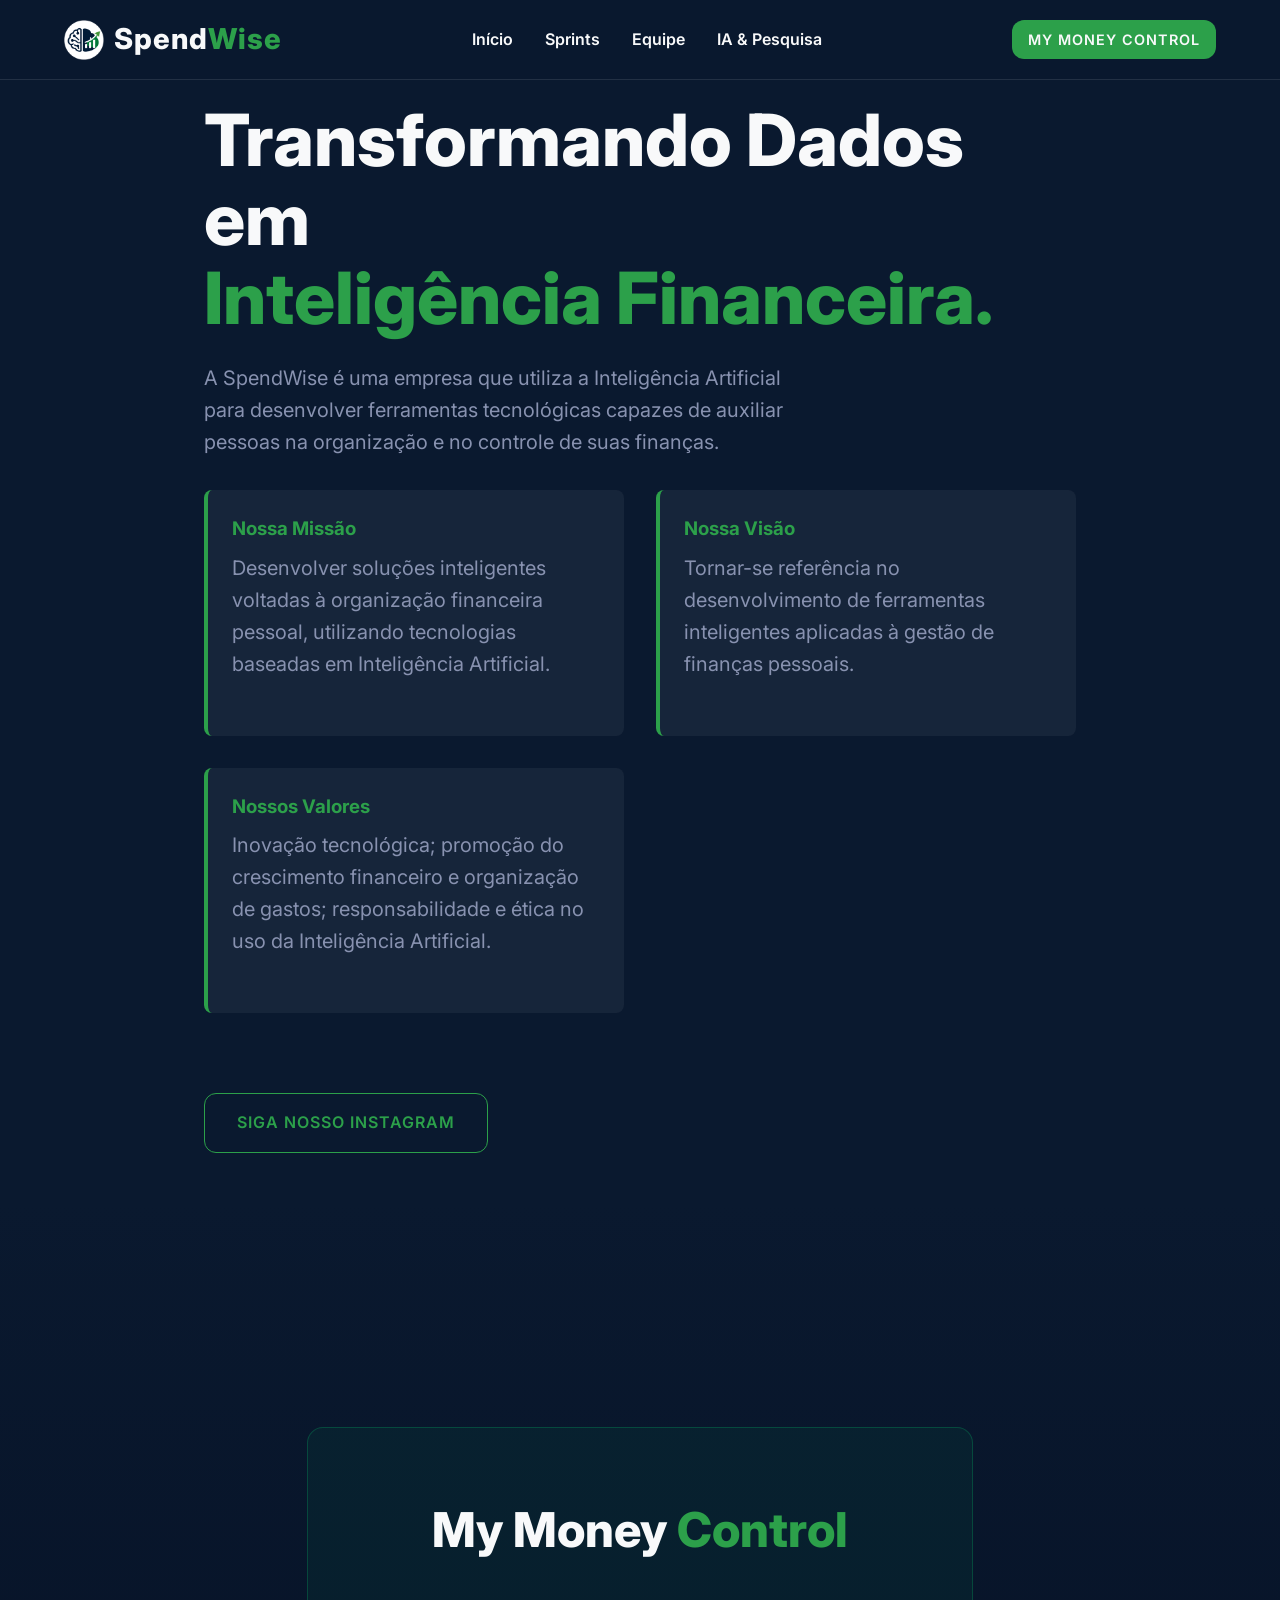
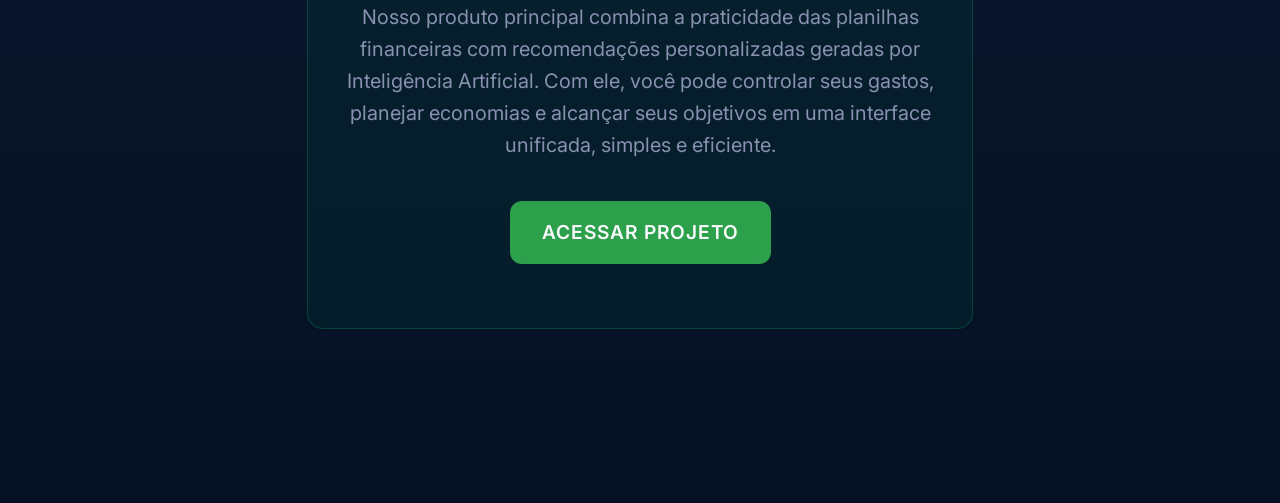
==== commit 03985f84: "corrigindo erro" ====
--- a/index.html
+++ b/index.html
@@ -3,23 +3,24 @@
 <head>
   <meta charset="UTF-8">
   <meta name="viewport" content="width=device-width, initial-scale=1.0">
-  <title>SpendWise | Inteligência Financeira</title>
+  <title>SpendWise</title>
   <link rel="stylesheet" href="styles.css">
+  <link rel="icon" href="imagens/logos/logo5.png" type="image/x-icon">
 </head>
 <body>
 
   <!-- Navegação Principal -->
   <header>
     <div class="logo" style="display: flex; align-items: center; gap: 10px;">
-      <img src="projeto/imagens/logo-principal.png" alt="SpendWise Logo" style="height: 40px; width: auto;">
+      <img src="imagens/logos/logo5.png" alt="SpendWise Logo" style="height: 40px; width: auto;">
       <span>Spend<em>Wise</em></span>
     </div>
     <nav>
       <ul>
         <li><a href="index.html">Início</a></li>
-        <li><a href="paginas/sprints.html">Sprints</a></li>
-        <li><a href="paginas/equipe.html">Equipe</a></li>
-        <li><a href="paginas/resumos.html">IA & Pesquisa</a></li>
+        <li><a href="subpaginas/sprints.html">Sprints</a></li>
+        <li><a href="subpaginas/equipe.html">Equipe</a></li>
+        <li><a href="subpaginas/resumos.html">IA & Pesquisa</a></li>
       </ul>
     </nav>
     <a href="projeto/app.html" class="btn-primary" style="padding: 8px 16px; font-size: 0.9rem;">My Money Control</a>
@@ -27,17 +28,23 @@
 
   <!-- Aba 1: Página Inicial -->
   <section id="home" class="fade-in">
-    <h1>Transformando Dados em <br><span>Inteligência Financeira</span>.</h1>
-    <p>A SpendWise funde o poder do cérebro analítico com a clareza dos gráficos de performance. Nossa identidade reflete o Verde da ação progressiva e o Azul Marinho da estabilidade e confiança.</p>
+    <h1>Transformando Dados em <br><span>Inteligência Financeira.</span></h1>
+    <p>A SpendWise é uma empresa que utiliza a Inteligência Artificial para desenvolver ferramentas tecnológicas capazes de auxiliar pessoas na organização e no controle de suas finanças.</p>
     
     <div class="about-features">
       <div class="feature-box">
         <h3>Nossa Missão</h3>
-        <p>Democratizar o controle financeiro através de IA e dados, oferecendo insights precisos para o crescimento patrimonial.</p>
+        <p>Desenvolver soluções inteligentes voltadas à organização financeira pessoal, utilizando tecnologias baseadas em Inteligência Artificial.</p>
       </div>
       <div class="feature-box">
-        <h3>Nossa Visão & Valores</h3>
-        <p>Ser a plataforma líder em gestão pessoal inteligente. Valorizamos transparência, inovação contínua e foco absoluto no usuário.</p>
+        <h3>Nossa Visão</h3>
+        <p>Tornar-se referência no desenvolvimento de ferramentas inteligentes aplicadas à gestão de finanças pessoais.</p>
+      </div>
+      <div class="feature-box">
+        <h3>Nossos Valores</h3>
+        <p>Inovação tecnológica; 
+            promoção do crescimento financeiro e organização de gastos; 
+            responsabilidade e ética no uso da Inteligência Artificial.</p>
       </div>
     </div>
     
@@ -46,6 +53,16 @@
     </div>
   </section>
 
+  <section id="sistema">
+    <div class="cta-container fade-in">
+      <h2 class="section-title">My Money <span>Control</span></h2>
+      <p>Nosso produto principal combina a praticidade das planilhas financeiras com recomendações personalizadas geradas por Inteligência Artificial. Com ele, você pode controlar seus gastos, planejar economias e alcançar seus objetivos em uma interface unificada, simples e eficiente.</p>
+
+      <!-- LINK DE INTERCONECTIVIDADE PARA A PASTA PROJETO -->
+      <a href="projeto/app.html" class="btn-primary">Acessar Projeto</a>
+    </div>
+  </section>
+
   <script src="script.js"></script>
 </body>
-</html>
+</html>
